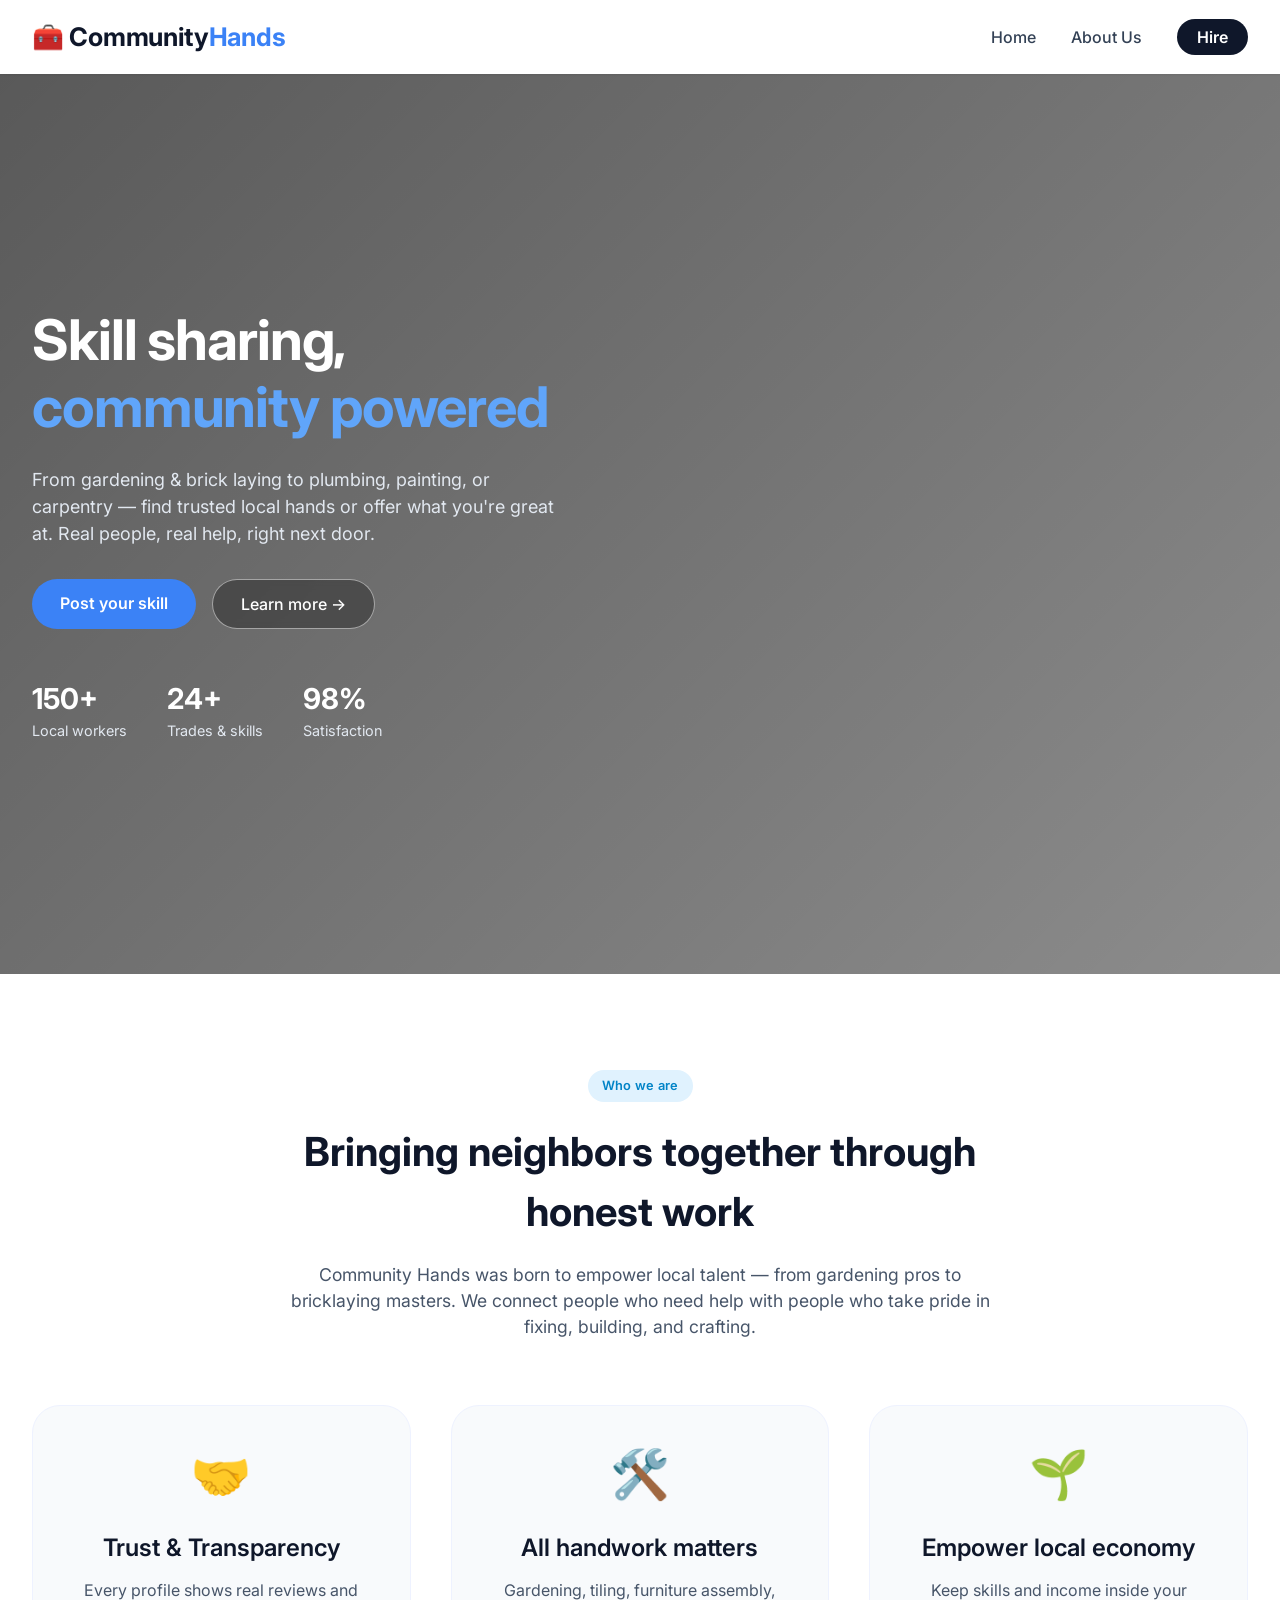
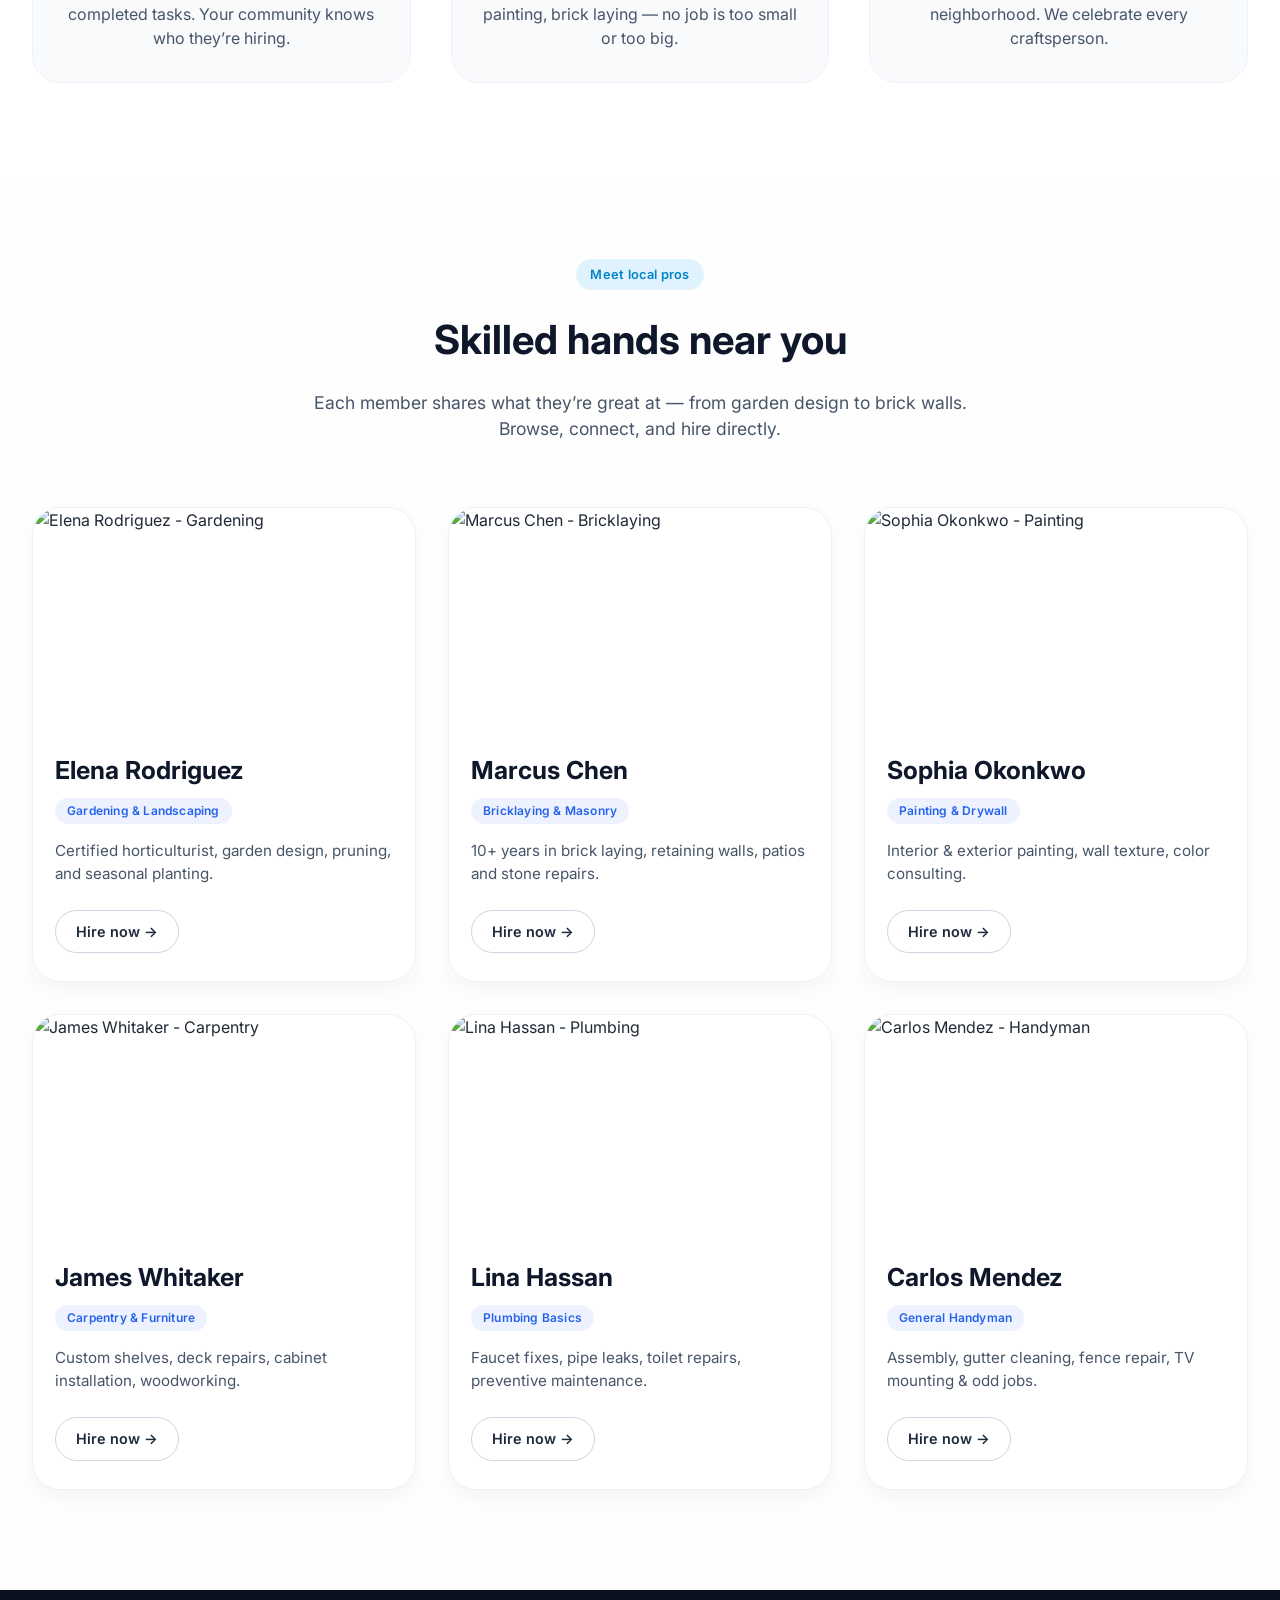
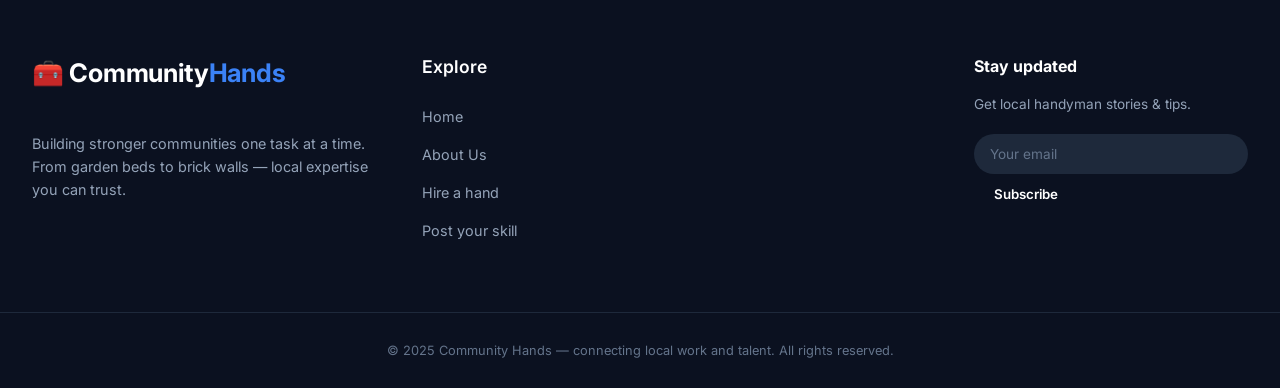
==== index.html @ baf95b4d "piece job" ====
<!doctype html>
<html lang="en">
  <head>
    <meta charset="UTF-8" />
    <meta
      name="viewport"
      content="width=device-width, initial-scale=1.0, user-scalable=yes"
    />
    <title>Community Hands | Local Handyman Services</title>
    <!-- Google Fonts -->
    <link
      href="https://fonts.googleapis.com/css2?family=Inter:opsz,wght@14..32,300;14..32,400;14..32,500;14..32,600;14..32,700&display=swap"
      <!-- rel="stylesheet" -->
   
    <link rel="stylesheet" href="styles.css" />
  </head>
  <body>
    <!-- ================= NAVBAR ================= -->
    <nav class="navbar">
      <div class="container nav-container">
        <a href="#" class="logo">🧰 Community<span>Hands</span></a>
        <ul class="nav-links">
          <li><a href="#home" class="nav-item">Home</a></li>
          <li><a href="#about" class="nav-item">About Us</a></li>
          <li><a href="#hire" class="nav-item hire-btn-nav">Hire</a></li>
        </ul>
      </div>
    </nav>

    <!-- ================= HERO SECTION ================= -->
  <section id="home" class="hero">
  <!-- Background Video Container -->
  <div class="hero-video-wrapper">
    <video class="hero-bg-video" autoplay loop muted playsinline>
      <source src="./assets/videos/hero-vid.mp4" type="video/mp4">
      <!-- Fallback image if video doesn't load -->
      <img src="https://placehold.co/1920x1080/0f172a/3b82f6?text=Handyman+Community" alt="Handyman background">
    </video>
    <div class="hero-video-overlay"></div>
  </div>

  <div class="container hero-grid">
    <div class="hero-content">
      <h1>
        Skill sharing, <span class="highlight">community powered</span>
      </h1>
      <p>
        From gardening & brick laying to plumbing, painting, or carpentry —
        find trusted local hands or offer what you're great at. Real people,
        real help, right next door.
      </p>
      <div class="hero-buttons">
        <a href="./pages/form.html" class="btn-primary">Post your skill</a>
        <a href="#about" class="btn-outline">Learn more →</a>
      </div>
      <div class="hero-stats">
        <div><strong>150+</strong><span>Local workers</span></div>
        <div><strong>24+</strong><span>Trades & skills</span></div>
        <div><strong>98%</strong><span>Satisfaction</span></div>
      </div>
    </div>
    <div class="hero-image">
     
    </div>
  </div>
</section>

    <!-- ================= ABOUT US SECTION ================= -->
    <section id="about" class="about">
      <div class="container">
        <div class="section-header">
          <span class="section-tag">Who we are</span>
          <h2>Bringing neighbors together through honest work</h2>
          <p>
            Community Hands was born to empower local talent — from gardening
            pros to bricklaying masters. We connect people who need help with
            people who take pride in fixing, building, and crafting.
          </p>
        </div>
        <div class="about-grid">
          <div class="about-card">
            <div class="about-icon">🤝</div>
            <h3>Trust & Transparency</h3>
            <p>
              Every profile shows real reviews and completed tasks. Your
              community knows who they’re hiring.
            </p>
          </div>
          <div class="about-card">
            <div class="about-icon">🛠️</div>
            <h3>All handwork matters</h3>
            <p>
              Gardening, tiling, furniture assembly, painting, brick laying — no
              job is too small or too big.
            </p>
          </div>
          <div class="about-card">
            <div class="about-icon">🌱</div>
            <h3>Empower local economy</h3>
            <p>
              Keep skills and income inside your neighborhood. We celebrate
              every craftsperson.
            </p>
          </div>
        </div>
      </div>
    </section>

    <!-- ================= WORKERS CARDS SECTION (HIRE / SKILLS) ================= -->
    <section id="hire" class="workers">
      <div class="container">
        <div class="section-header">
          <span class="section-tag">Meet local pros</span>
          <h2>Skilled hands near you</h2>
          <p>
            Each member shares what they’re great at — from garden design to
            brick walls. Browse, connect, and hire directly.
          </p>
        </div>
        <div class="cards-grid">
          <!-- Card 1 - Gardening -->
          <div class="worker-card">
            <div class="card-img">
              <img
                src="https://placehold.co/400x300/2b6e4f/eef4ff?text=🌿+Elena"
                alt="Elena Rodriguez - Gardening"
              />
            </div>
            <div class="card-content">
              <h3>Elena Rodriguez</h3>
              <span class="worker-tag">Gardening & Landscaping</span>
              <p class="worker-desc">
                Certified horticulturist, garden design, pruning, and seasonal
                planting.
              </p>
              <div class="card-footer">
                <a href="#" class="hire-skill-btn">Hire now →</a>
              </div>
            </div>
          </div>

          <!-- Card 2 - Bricklaying -->
          <div class="worker-card">
            <div class="card-img">
              <img
                src="https://placehold.co/400x300/92400e/fef3c7?text=🧱+Marcus"
                alt="Marcus Chen - Bricklaying"
              />
            </div>
            <div class="card-content">
              <h3>Marcus Chen</h3>
              <span class="worker-tag">Bricklaying & Masonry</span>
              <p class="worker-desc">
                10+ years in brick laying, retaining walls, patios and stone
                repairs.
              </p>
              <div class="card-footer">
                <a href="#" class="hire-skill-btn">Hire now →</a>
              </div>
            </div>
          </div>

          <!-- Card 3 - Painting -->
          <div class="worker-card">
            <div class="card-img">
              <img
                src="https://placehold.co/400x300/1e3a8a/e0f2fe?text=🎨+Sophia"
                alt="Sophia Okonkwo - Painting"
              />
            </div>
            <div class="card-content">
              <h3>Sophia Okonkwo</h3>
              <span class="worker-tag">Painting & Drywall</span>
              <p class="worker-desc">
                Interior & exterior painting, wall texture, color consulting.
              </p>
              <div class="card-footer">
                <a href="#" class="hire-skill-btn">Hire now →</a>
              </div>
            </div>
          </div>

          <!-- Card 4 - Carpentry -->
          <div class="worker-card">
            <div class="card-img">
              <img
                src="https://placehold.co/400x300/78350f/fffbeb?text=🪚+James"
                alt="James Whitaker - Carpentry"
              />
            </div>
            <div class="card-content">
              <h3>James Whitaker</h3>
              <span class="worker-tag">Carpentry & Furniture</span>
              <p class="worker-desc">
                Custom shelves, deck repairs, cabinet installation, woodworking.
              </p>
              <div class="card-footer">
                <a href="#" class="hire-skill-btn">Hire now →</a>
              </div>
            </div>
          </div>

          <!-- Card 5 - Plumbing -->
          <div class="worker-card">
            <div class="card-img">
              <img
                src="https://placehold.co/400x300/065f46/d1fae5?text=🚰+Lina"
                alt="Lina Hassan - Plumbing"
              />
            </div>
            <div class="card-content">
              <h3>Lina Hassan</h3>
              <span class="worker-tag">Plumbing Basics</span>
              <p class="worker-desc">
                Faucet fixes, pipe leaks, toilet repairs, preventive
                maintenance.
              </p>
              <div class="card-footer">
                <a href="#" class="hire-skill-btn">Hire now →</a>
              </div>
            </div>
          </div>

          <!-- Card 6 - General Handyman -->
          <div class="worker-card">
            <div class="card-img">
              <img
                src="https://placehold.co/400x300/5b21b6/ede9fe?text=🔧+Carlos"
                alt="Carlos Mendez - Handyman"
              />
            </div>
            <div class="card-content">
              <h3>Carlos Mendez</h3>
              <span class="worker-tag">General Handyman</span>
              <p class="worker-desc">
                Assembly, gutter cleaning, fence repair, TV mounting & odd jobs.
              </p>
              <div class="card-footer">
                <a href="#" class="hire-skill-btn">Hire now →</a>
              </div>
            </div>
          </div>
        </div>
      </div>
    </section>

    <!-- ================= FOOTER ================= -->
    <footer class="footer">
      <div class="container footer-container">
        <div class="footer-brand">
          <div class="logo">🧰 Community<span>Hands</span></div>
          <p>
            Building stronger communities one task at a time. From garden beds
            to brick walls — local expertise you can trust.
          </p>
          <!-- <div class="social-icons">
            <a href="#" aria-label="Facebook">📘</a>
            <a href="#" aria-label="Instagram">📷</a>
            <a href="#" aria-label="Twitter">🐦</a>
          </div> -->
        </div>
        <div class="footer-links">
          <h4>Explore</h4>
          <ul>
            <li><a href="#home">Home</a></li>
            <li><a href="#about">About Us</a></li>
            <li><a href="#hire">Hire a hand</a></li>
            <li><a href="#">Post your skill</a></li>
          </ul>
        </div>
        <div class="footer-links">
          <!-- <h4>Support</h4>
          <ul>
            <li><a href="#">Help center</a></li>
            <li><a href="#">Safety tips</a></li>
            <li><a href="#">Community guidelines</a></li>
            <li><a href="#">Contact</a></li>
          </ul> -->
        </div>
        <div class="footer-newsletter">
          <h4>Stay updated</h4>
          <p>Get local handyman stories & tips.</p>
          <form class="newsletter-form" action="#" method="post">
            <input type="email" placeholder="Your email" required />
            <button type="submit">Subscribe</button>
          </form>
        </div>
      </div>
      <div class="footer-bottom">
        <div class="container">
          <p>
            &copy; 2025 Community Hands — connecting local work and talent. All
            rights reserved.
          </p>
        </div>
      </div>
    </footer>
  </body>
</html>
---- styles.css ----
/* style.css - Community Hands Website */
* {
  margin: 0;
  padding: 0;
  box-sizing: border-box;
}

body {
  font-family: "Inter", sans-serif;
  background-color: #ffffff;
  color: #1f2937;
  line-height: 1.5;
  scroll-behavior: smooth;
}

.container {
  max-width: 1280px;
  margin: 0 auto;
  padding: 0 32px;
}

/* ========== NAVBAR ========== */
.navbar {
  background-color: #ffffff;
  box-shadow:
    0 1px 3px rgba(0, 0, 0, 0.05),
    0 1px 2px rgba(0, 0, 0, 0.03);
  position: sticky;
  top: 0;
  z-index: 100;
  backdrop-filter: blur(8px);
  background-color: rgba(255, 255, 255, 0.96);
}

.nav-container {
  display: flex;
  justify-content: space-between;
  align-items: center;
  padding: 18px 32px;
}

.logo {
  font-size: 1.6rem;
  font-weight: 700;
  text-decoration: none;
  color: #0f172a;
  letter-spacing: -0.3px;
}

.logo span {
  color: #3b82f6;
}

.nav-links {
  display: flex;
  gap: 2.2rem;
  list-style: none;
  align-items: center;
}

.nav-item {
  text-decoration: none;
  font-weight: 500;
  color: #334155;
  transition: color 0.2s ease;
  font-size: 1rem;
  position: relative;
  padding-bottom: 4px;
}

.nav-item:hover {
  color: #3b82f6;
}

/* ========== ACTIVE STATE (when link is clicked) ========== */
.nav-item:active {
  color: #3b82f6;
  font-weight: 600;
}

.nav-item:active::after {
  content: "";
  position: absolute;
  bottom: -4px;
  left: 0;
  width: 100%;
  height: 2px;
  background: #3b82f6;
  border-radius: 2px;
}

/* ========== FOCUS STATE (for accessibility, stays after click until next click) ========== */
.nav-item:focus {
  color: #3b82f6;
  font-weight: 600;
  outline: none;
}

.nav-item:focus::after {
  content: "";
  position: absolute;
  bottom: -4px;
  left: 0;
  width: 100%;
  height: 2px;
  background: #3b82f6;
  border-radius: 2px;
}

.hire-btn-nav {
  background: #0f172a;
  color: white;
  padding: 8px 20px;
  border-radius: 40px;
  font-weight: 600;
  transition: all 0.2s;
}

.hire-btn-nav:hover {
  background: #3b82f6;
  color: white;
}

/* Active state for Hire button */
.hire-btn-nav:active {
  background: #3b82f6;
  color: white;
  transform: scale(0.97);
}

.hire-btn-nav:focus {
  background: #3b82f6;
  color: white;
  outline: none;
}

/* ========== HERO SECTION WITH 3-SECOND VIDEO BACKGROUND ========== */
.hero {
  position: relative;
  overflow: hidden;
  min-height: 100vh;
  display: flex;
  align-items: center;
}

.hero-video-wrapper {
  position: absolute;
  top: 0;
  left: 0;
  width: 100%;
  height: 100%;
  z-index: 0;
}

.hero-bg-video {
  width: 100%;
  height: 100%;
  object-fit: cover;
}

.hero-video-overlay {
  position: absolute;
  top: 0;
  left: 0;
  width: 100%;
  height: 100%;
  background: linear-gradient(
    135deg,
    rgba(0, 0, 0, 0.65) 0%,
    rgba(0, 0, 0, 0.45) 100%
  );
  z-index: 1;
}

.hero .hero-grid {
  position: relative;
  z-index: 2;
  display: grid;
  grid-template-columns: 1fr 1fr;
  gap: 48px;
  align-items: center;
}

.hero-content h1 {
  font-size: 3.5rem;
  font-weight: 700;
  line-height: 1.2;
  letter-spacing: -0.02em;
  color: white;
  margin-bottom: 24px;
}

.hero .highlight {
  color: #60a5fa;
}

.hero-content p {
  font-size: 1.125rem;
  color: #e2e8f0;
  margin-bottom: 32px;
  max-width: 90%;
}

.hero-buttons {
  display: flex;
  gap: 16px;
  margin-bottom: 48px;
  flex-wrap: wrap;
}

.btn-primary {
  background: #3b82f6;
  color: white;
  padding: 12px 28px;
  border-radius: 40px;
  text-decoration: none;
  font-weight: 600;
  transition: all 0.25s;
  display: inline-block;
}

.btn-primary:hover {
  background: #2563eb;
  transform: translateY(-2px);
  box-shadow: 0 8px 20px rgba(59, 130, 246, 0.4);
}

.btn-outline {
  border: 1.5px solid rgba(255, 255, 255, 0.5);
  color: white;
  padding: 12px 28px;
  border-radius: 40px;
  text-decoration: none;
  font-weight: 500;
  transition: all 0.2s;
  background: rgba(0, 0, 0, 0.3);
  backdrop-filter: blur(4px);
}

.btn-outline:hover {
  border-color: #3b82f6;
  background: #3b82f6;
  color: white;
}

.hero-stats {
  display: flex;
  gap: 40px;
}

.hero-stats div {
  display: flex;
  flex-direction: column;
}

.hero-stats strong {
  font-size: 1.8rem;
  font-weight: 700;
  color: white;
}

.hero-stats span {
  font-size: 0.9rem;
  color: #e2e8f0;
}

.hero-image img {
  width: 100%;
  border-radius: 32px;
  box-shadow: 0 20px 35px -12px rgba(0, 0, 0, 0.3);
  border: 2px solid rgba(255, 255, 255, 0.2);
}

/* ========== ABOUT SECTION ========== */
.about {
  padding: 96px 0;
  background: #ffffff;
}

.section-header {
  text-align: center;
  max-width: 720px;
  margin: 0 auto 64px auto;
}

.section-tag {
  display: inline-block;
  background: #e0f2fe;
  color: #0284c7;
  font-size: 0.8rem;
  font-weight: 600;
  padding: 6px 14px;
  border-radius: 40px;
  letter-spacing: 0.3px;
  margin-bottom: 20px;
}

.section-header h2 {
  font-size: 2.5rem;
  font-weight: 700;
  color: #0f172a;
  margin-bottom: 20px;
}

.section-header p {
  font-size: 1.1rem;
  color: #475569;
  line-height: 1.5;
}

.about-grid {
  display: grid;
  grid-template-columns: repeat(3, 1fr);
  gap: 40px;
  margin-top: 20px;
}

.about-card {
  background: #f8fafc;
  border-radius: 28px;
  padding: 32px 24px;
  text-align: center;
  transition: all 0.25s ease;
  border: 1px solid #eef2ff;
}

.about-card:hover {
  transform: translateY(-6px);
  box-shadow: 0 20px 30px -12px rgba(0, 0, 0, 0.08);
  border-color: #cbdff2;
}

.about-icon {
  font-size: 3rem;
  margin-bottom: 20px;
}

.about-card h3 {
  font-size: 1.5rem;
  font-weight: 600;
  margin-bottom: 12px;
  color: #0f172a;
}

.about-card p {
  color: #475569;
  line-height: 1.5;
}

/* ========== WORKERS CARDS SECTION ========== */
.workers {
  padding: 80px 0 100px 0;
  background: #fefefe;
}

.cards-grid {
  display: grid;
  grid-template-columns: repeat(auto-fill, minmax(340px, 1fr));
  gap: 32px;
  margin-top: 20px;
}

.worker-card {
  background: white;
  border-radius: 28px;
  overflow: hidden;
  box-shadow: 0 8px 20px rgba(0, 0, 0, 0.04);
  transition:
    transform 0.25s,
    box-shadow 0.25s;
  border: 1px solid #edf2f7;
}

.worker-card:hover {
  transform: translateY(-8px);
  box-shadow: 0 25px 35px -12px rgba(0, 0, 0, 0.12);
}

.card-img {
  width: 100%;
  height: 220px;
  overflow: hidden;
}

.card-img img {
  width: 100%;
  height: 100%;
  object-fit: cover;
  transition: transform 0.3s;
}

.worker-card:hover .card-img img {
  transform: scale(1.03);
}

.card-content {
  padding: 24px 22px 28px;
}

.card-content h3 {
  font-size: 1.55rem;
  font-weight: 700;
  margin-bottom: 8px;
  color: #0f172a;
}

.worker-tag {
  display: inline-block;
  background: #eef2ff;
  color: #2563eb;
  font-size: 0.75rem;
  font-weight: 600;
  padding: 4px 12px;
  border-radius: 30px;
  margin-bottom: 16px;
  letter-spacing: 0.2px;
}

.worker-desc {
  color: #475569;
  margin-bottom: 24px;
  line-height: 1.5;
  font-size: 0.95rem;
}

.card-footer {
  margin-top: auto;
}

.hire-skill-btn {
  display: inline-block;
  background: transparent;
  border: 1.5px solid #cbd5e1;
  color: #1e293b;
  font-weight: 600;
  padding: 10px 20px;
  border-radius: 40px;
  text-decoration: none;
  font-size: 0.9rem;
  transition: all 0.2s;
}

.hire-skill-btn:hover {
  background: #0f172a;
  border-color: #0f172a;
  color: white;
}

/* ========== FOOTER ========== */
.footer {
  background: #0b1120;
  color: #cbd5e1;
  padding-top: 64px;
}

.footer-container {
  display: grid;
  grid-template-columns: 1.5fr 1fr 1fr 1.2fr;
  gap: 48px;
  padding-bottom: 56px;
}

.footer-brand .logo {
  color: white;
  margin-bottom: 20px;
  display: inline-block;
}

.footer-brand p {
  margin: 20px 0 24px;
  line-height: 1.6;
  color: #94a3b8;
  font-size: 0.9rem;
}

.social-icons {
  display: flex;
  gap: 18px;
}

.social-icons a {
  text-decoration: none;
  font-size: 1.5rem;
  opacity: 0.8;
  transition: opacity 0.2s;
}

.social-icons a:hover {
  opacity: 1;
}

.footer-links h4 {
  color: white;
  font-size: 1.1rem;
  font-weight: 600;
  margin-bottom: 24px;
}

.footer-links ul {
  list-style: none;
}

.footer-links li {
  margin-bottom: 14px;
}

.footer-links a {
  text-decoration: none;
  color: #94a3b8;
  transition: color 0.2s;
  font-size: 0.9rem;
}

.footer-links a:hover {
  color: white;
}

.footer-newsletter h4 {
  color: white;
  margin-bottom: 16px;
}

.footer-newsletter p {
  font-size: 0.85rem;
  margin-bottom: 20px;
  color: #94a3b8;
}

.newsletter-form {
  display: flex;
  gap: 12px;
  flex-wrap: wrap;
}

.newsletter-form input {
  flex: 1;
  padding: 12px 16px;
  border-radius: 60px;
  border: none;
  background: #1e293b;
  color: white;
  font-family: inherit;
  outline: none;
  font-size: 0.85rem;
}

.newsletter-form input::placeholder {
  color: #64748b;
}

.newsletter-form button {
  height: 0px;
  background: #3b82f6;
  border: none;
  padding: 0 20px;
  border-radius: 60px;
  color: white;
  font-weight: 600;
  cursor: pointer;
  transition: background 0.2s;
  font-family: inherit;
}

.newsletter-form button:hover {
  background: #2563eb;
}

.footer-bottom {
  border-top: 1px solid #1e293b;
  padding: 28px 0;
  text-align: center;
  font-size: 0.8rem;
  color: #64748b;
}

/* ========== RESPONSIVE ========== */
@media (max-width: 1024px) {
  .hero .hero-grid {
    grid-template-columns: 1fr;
    text-align: center;
    gap: 32px;
  }
  .hero-content p {
    max-width: 100%;
  }
  .hero-stats {
    justify-content: center;
  }
  .hero-buttons {
    justify-content: center;
  }
  .about-grid {
    grid-template-columns: repeat(2, 1fr);
  }
  .footer-container {
    grid-template-columns: 1fr 1fr;
    gap: 40px;
  }
}

@media (max-width: 768px) {
  .container {
    padding: 0 24px;
  }
  .nav-container {
    flex-direction: column;
    gap: 16px;
    padding: 18px 24px;
  }
  .nav-links {
    gap: 1.5rem;
    flex-wrap: wrap;
    justify-content: center;
  }
  .hero-content h1 {
    font-size: 2.4rem;
  }
  .about-grid {
    grid-template-columns: 1fr;
    gap: 24px;
  }
  .cards-grid {
    grid-template-columns: 1fr;
  }
  .footer-container {
    grid-template-columns: 1fr;
    text-align: center;
  }
  .social-icons {
    justify-content: center;
  }
  .newsletter-form {
    justify-content: center;
  }
  .section-header h2 {
    font-size: 1.9rem;
  }
  .hero-stats {
    flex-wrap: wrap;
    justify-content: center;
    gap: 28px;
  }
  .hero .hero-image img {
    opacity: 0.85;
  }
}
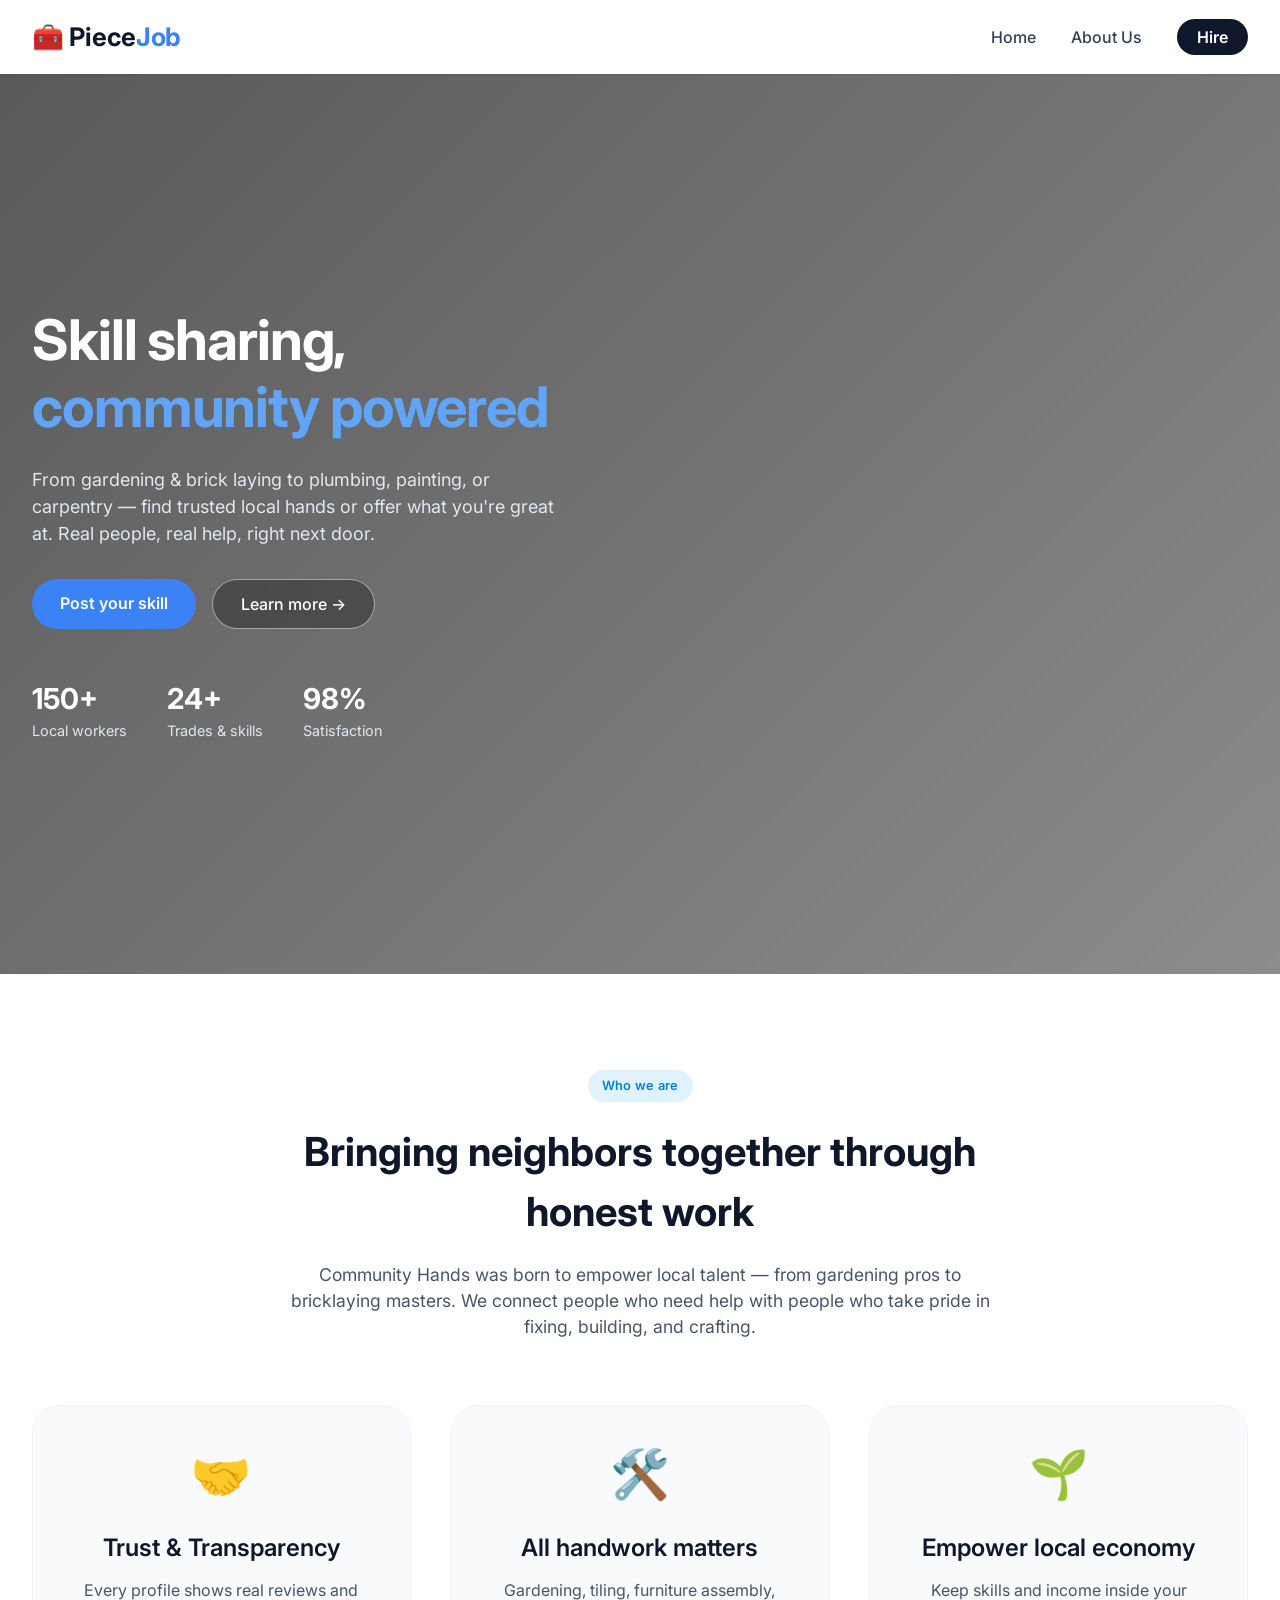
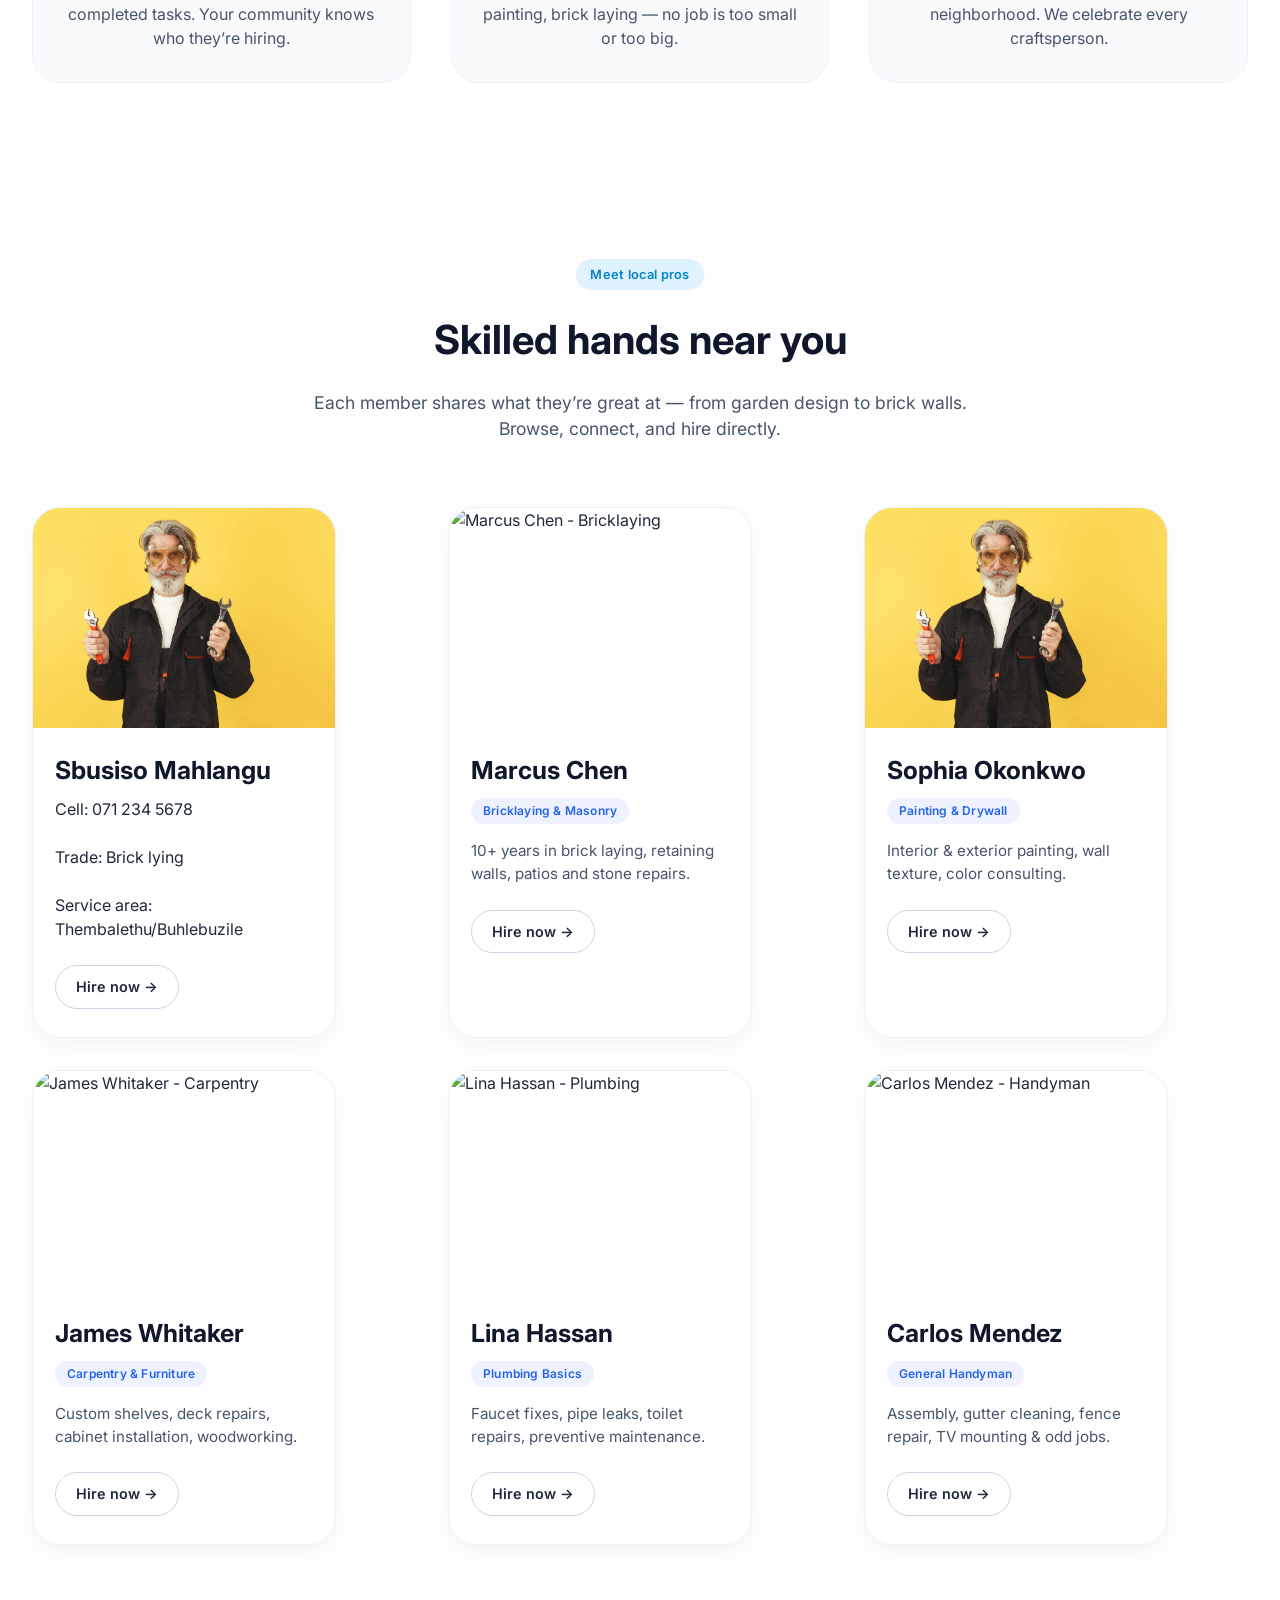
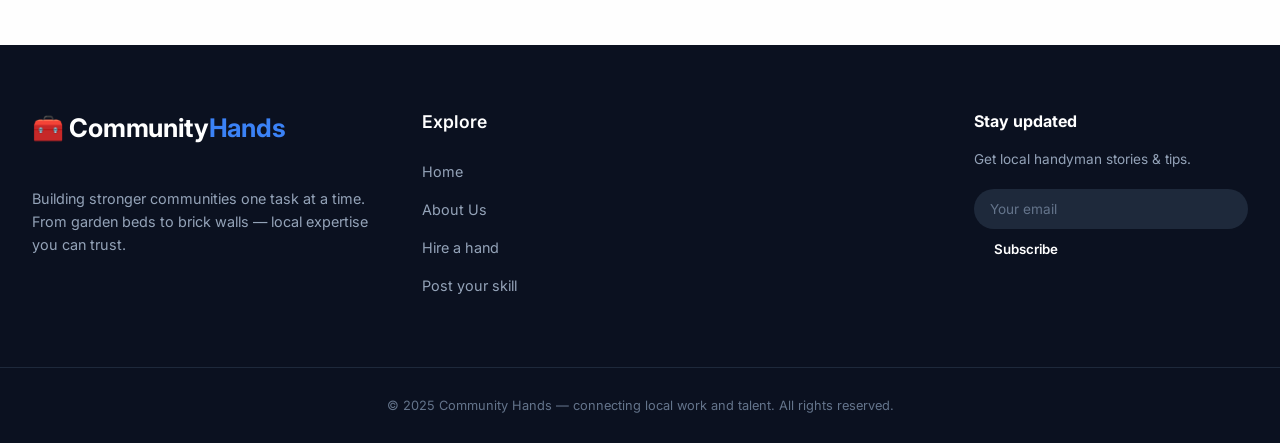
==== commit bbf92c1a: "Resized worker card and added a worker image" ====
--- a/index.html
+++ b/index.html
@@ -6,7 +6,7 @@
       name="viewport"
       content="width=device-width, initial-scale=1.0, user-scalable=yes"
     />
-    <title>Community Hands | Local Handyman Services</title>
+    <title>Piece job</title>
     <!-- Google Fonts -->
     <link
       href="https://fonts.googleapis.com/css2?family=Inter:opsz,wght@14..32,300;14..32,400;14..32,500;14..32,600;14..32,700&display=swap"
@@ -18,7 +18,7 @@
     <!-- ================= NAVBAR ================= -->
     <nav class="navbar">
       <div class="container nav-container">
-        <a href="#" class="logo">🧰 Community<span>Hands</span></a>
+        <a href="#" class="logo">🧰 Piece<span>Job</span></a>
         <ul class="nav-links">
           <li><a href="#home" class="nav-item">Home</a></li>
           <li><a href="#about" class="nav-item">About Us</a></li>
@@ -122,17 +122,21 @@
           <div class="worker-card">
             <div class="card-img">
               <img
-                src="https://placehold.co/400x300/2b6e4f/eef4ff?text=🌿+Elena"
+                src="./assets/images/card-image.jpg"
                 alt="Elena Rodriguez - Gardening"
               />
             </div>
             <div class="card-content">
-              <h3>Elena Rodriguez</h3>
-              <span class="worker-tag">Gardening & Landscaping</span>
-              <p class="worker-desc">
+              <h3>Sbusiso Mahlangu</h3>
+              <!-- <span class="worker-tag">Gardening & Landscaping</span> -->
+              <!-- <p class="worker-desc">
                 Certified horticulturist, garden design, pruning, and seasonal
                 planting.
-              </p>
+              </p> -->
+              
+              <p>Cell: 071 234 5678</p><br>
+              <p>Trade: Brick lying</p><br>
+              <p>Service area: Thembalethu/Buhlebuzile</p><br>
               <div class="card-footer">
                 <a href="#" class="hire-skill-btn">Hire now →</a>
               </div>
@@ -164,7 +168,7 @@
           <div class="worker-card">
             <div class="card-img">
               <img
-                src="https://placehold.co/400x300/1e3a8a/e0f2fe?text=🎨+Sophia"
+                src="./assets/images/card-image.jpg"
                 alt="Sophia Okonkwo - Painting"
               />
             </div>
--- a/styles.css
+++ b/styles.css
@@ -361,6 +361,7 @@
 }
 
 .worker-card {
+  width: 19rem;
   background: white;
   border-radius: 28px;
   overflow: hidden;
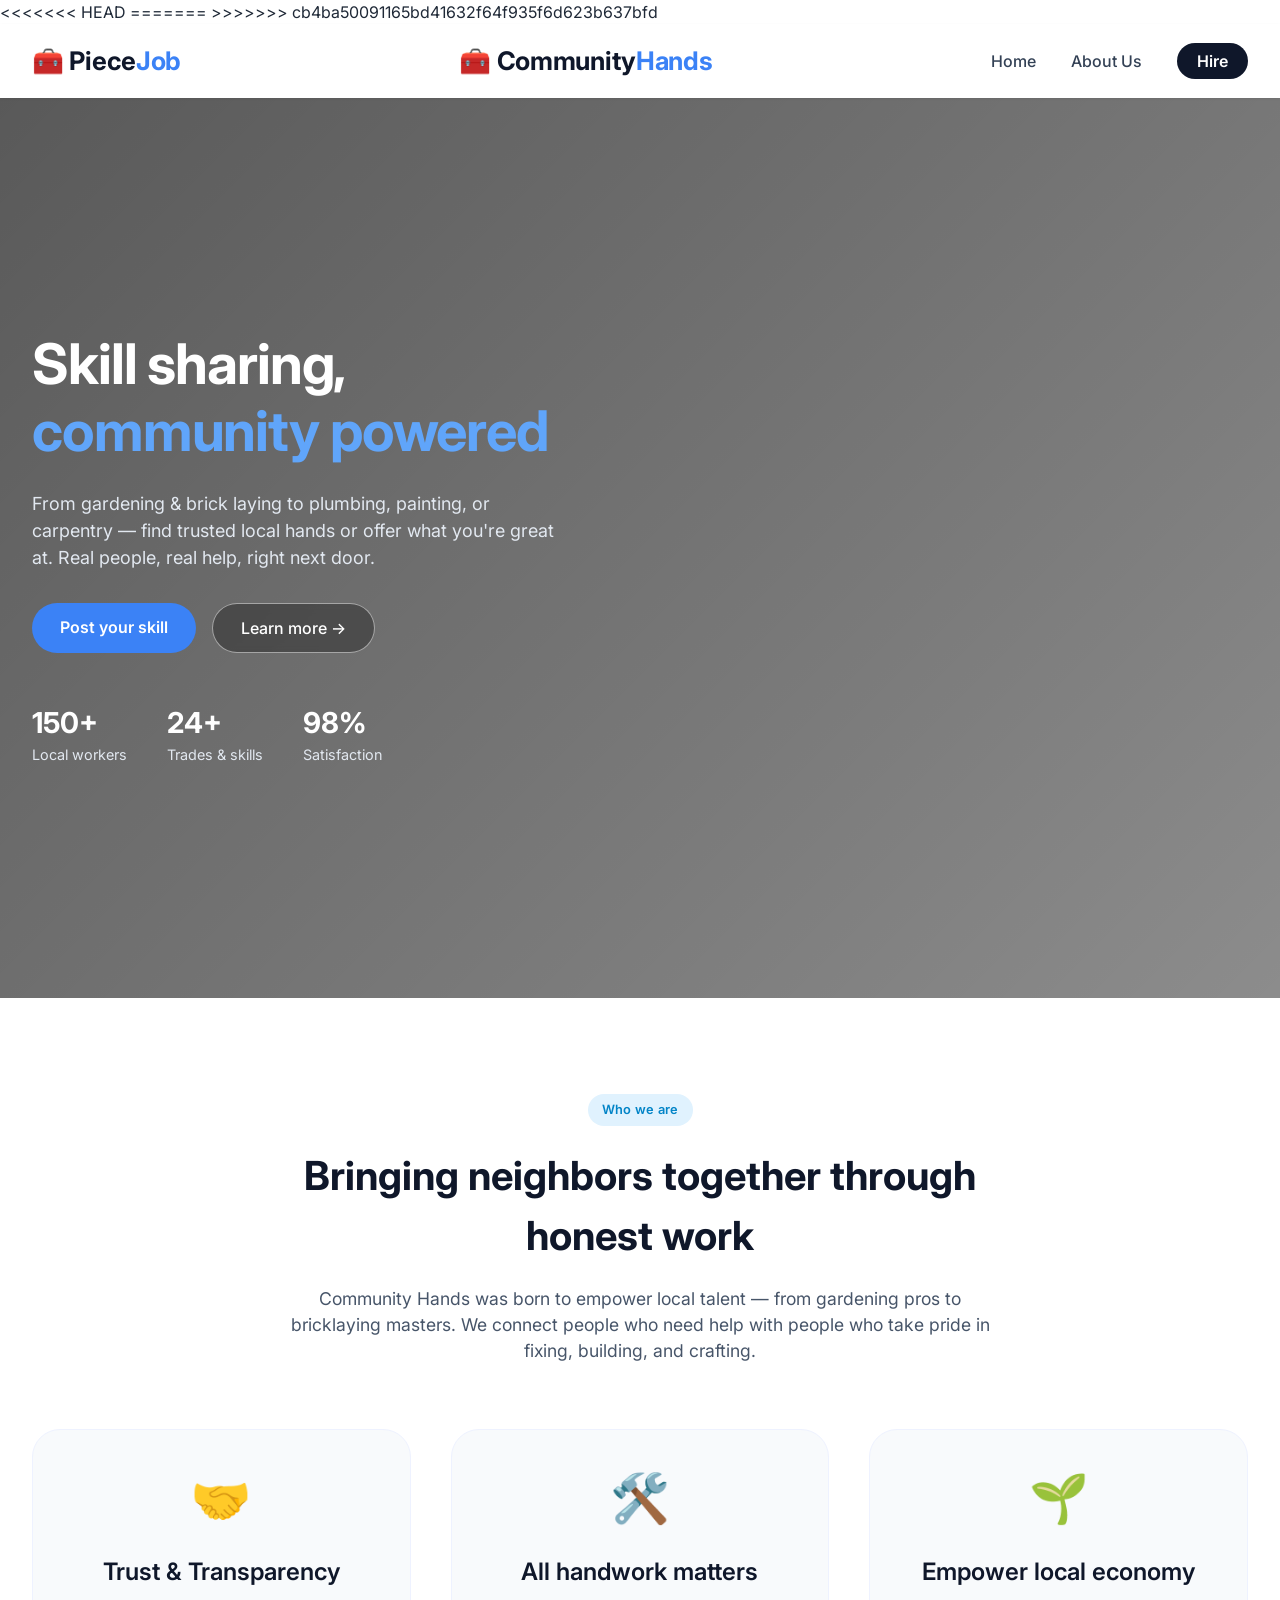
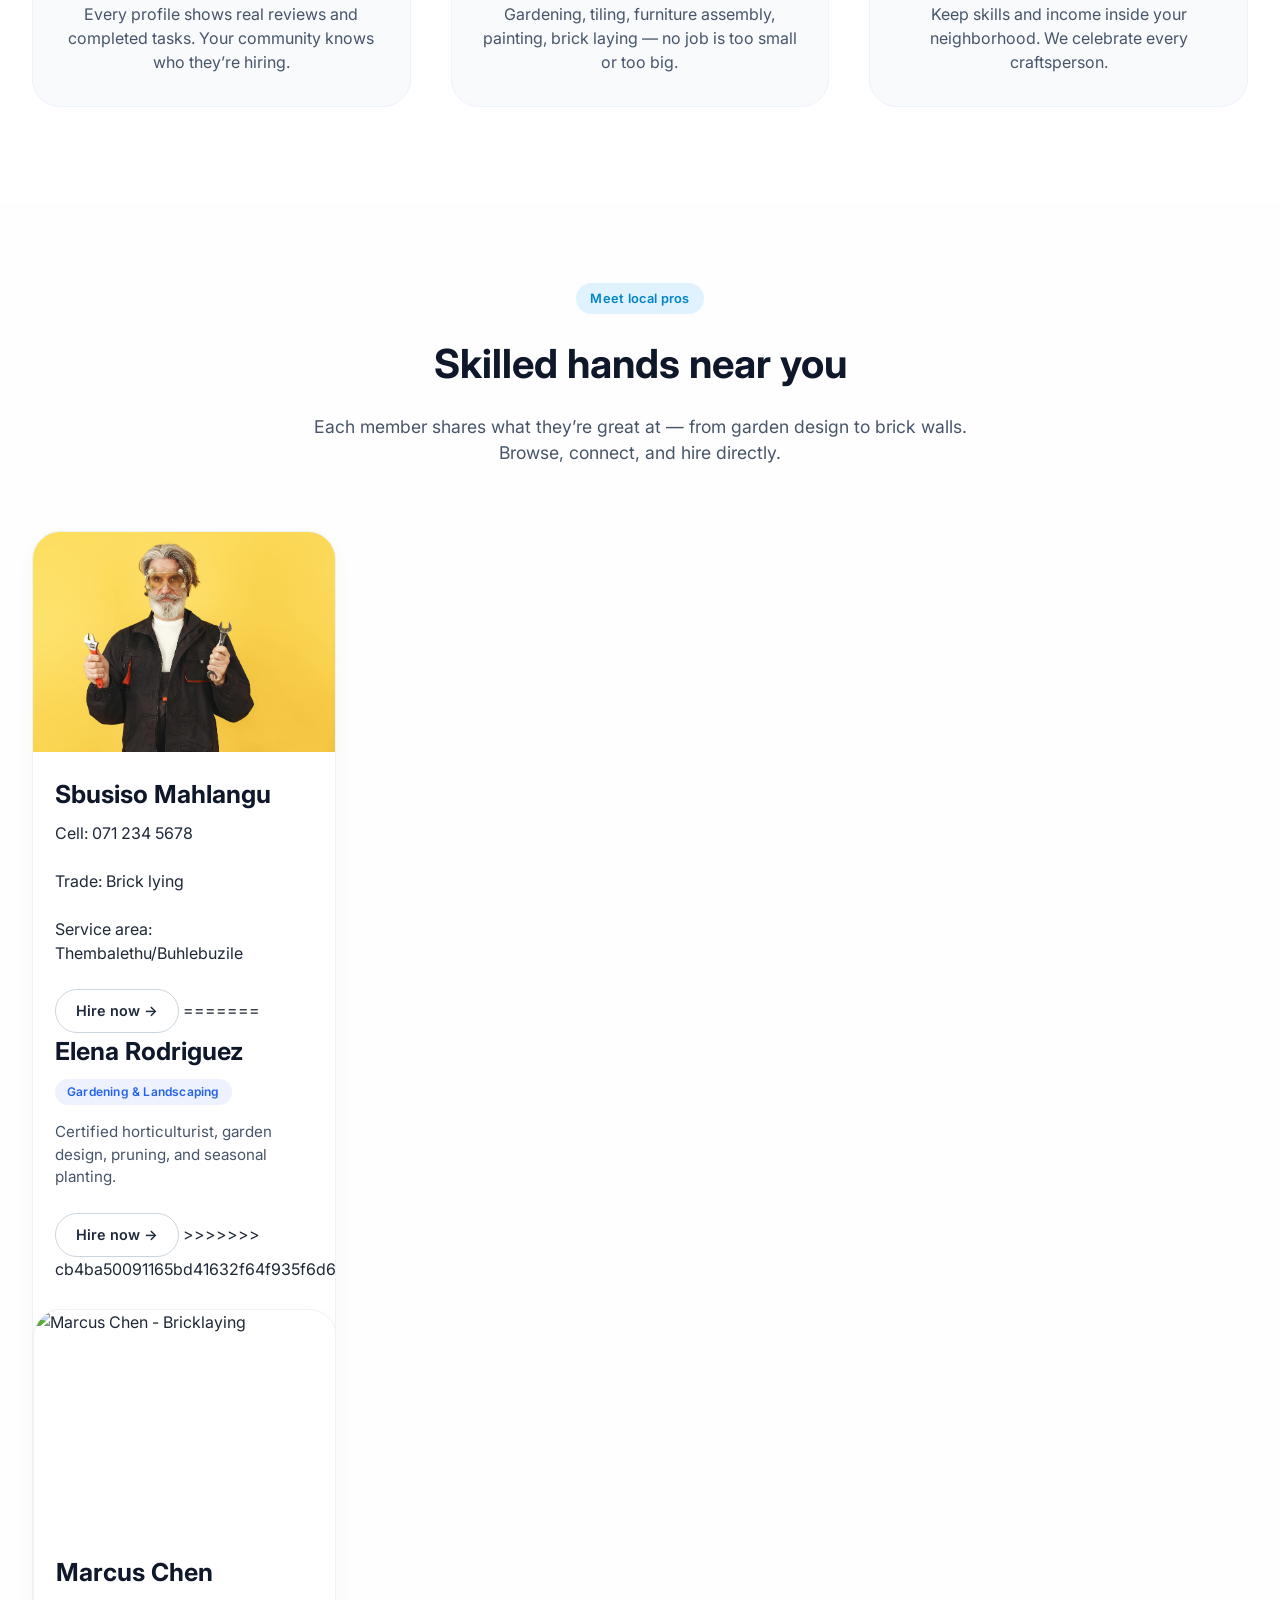
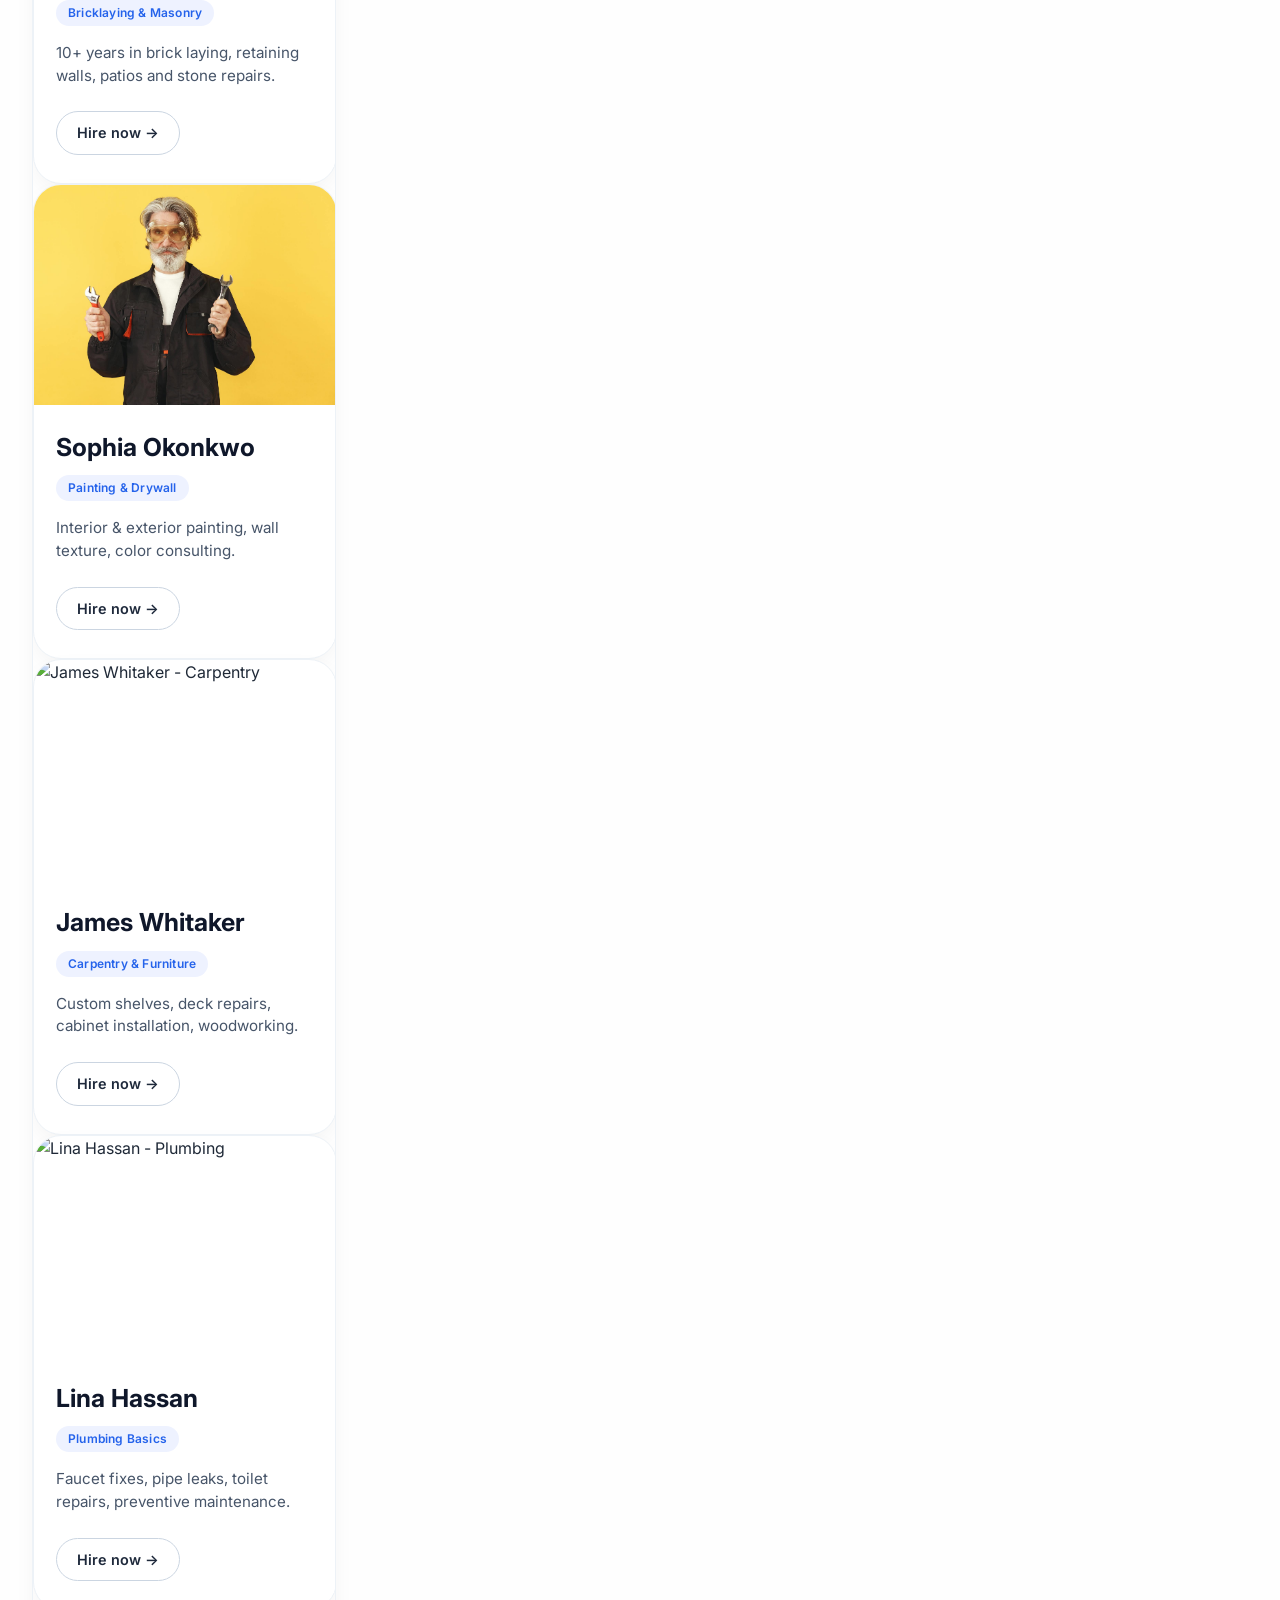
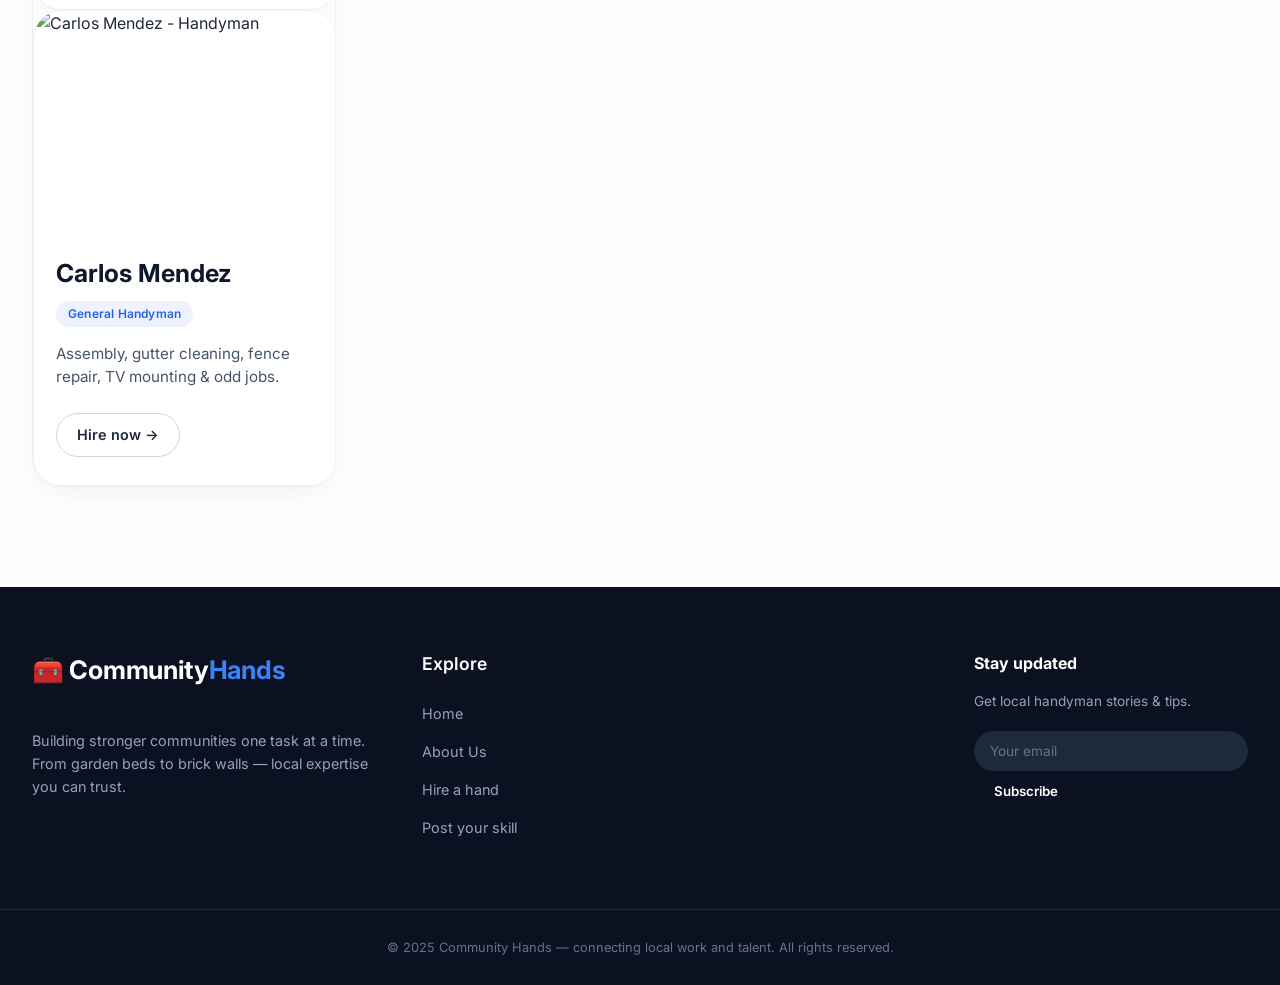
==== commit 78258416: "added worker details page" ====
--- a/index.html
+++ b/index.html
@@ -6,7 +6,11 @@
       name="viewport"
       content="width=device-width, initial-scale=1.0, user-scalable=yes"
     />
+<<<<<<< HEAD
     <title>Piece job</title>
+=======
+    <title>Community Hands | Local Handyman Services</title>
+>>>>>>> cb4ba50091165bd41632f64f935f6d623b637bfd
     <!-- Google Fonts -->
     <link
       href="https://fonts.googleapis.com/css2?family=Inter:opsz,wght@14..32,300;14..32,400;14..32,500;14..32,600;14..32,700&display=swap"
@@ -19,6 +23,8 @@
     <nav class="navbar">
       <div class="container nav-container">
         <a href="#" class="logo">🧰 Piece<span>Job</span></a>
+
+        <a href="#" class="logo">🧰 Community<span>Hands</span></a>
         <ul class="nav-links">
           <li><a href="#home" class="nav-item">Home</a></li>
           <li><a href="#about" class="nav-item">About Us</a></li>
@@ -123,6 +129,7 @@
             <div class="card-img">
               <img
                 src="./assets/images/card-image.jpg"
+                src="https://placehold.co/400x300/2b6e4f/eef4ff?text=🌿+Elena"
                 alt="Elena Rodriguez - Gardening"
               />
             </div>
@@ -138,7 +145,17 @@
               <p>Trade: Brick lying</p><br>
               <p>Service area: Thembalethu/Buhlebuzile</p><br>
               <div class="card-footer">
-                <a href="#" class="hire-skill-btn">Hire now →</a>
+                <a href="./pages/worker_details.html" class="hire-skill-btn">Hire now →</a>
+=======
+              <h3>Elena Rodriguez</h3>
+              <span class="worker-tag">Gardening & Landscaping</span>
+              <p class="worker-desc">
+                Certified horticulturist, garden design, pruning, and seasonal
+                planting.
+              </p>
+              <div class="card-footer">
+                <a href="#" class="hire-skill-btn">Hire now →</a>
+>>>>>>> cb4ba50091165bd41632f64f935f6d623b637bfd
               </div>
             </div>
           </div>
@@ -169,6 +186,7 @@
             <div class="card-img">
               <img
                 src="./assets/images/card-image.jpg"
+                src="https://placehold.co/400x300/1e3a8a/e0f2fe?text=🎨+Sophia"
                 alt="Sophia Okonkwo - Painting"
               />
             </div>
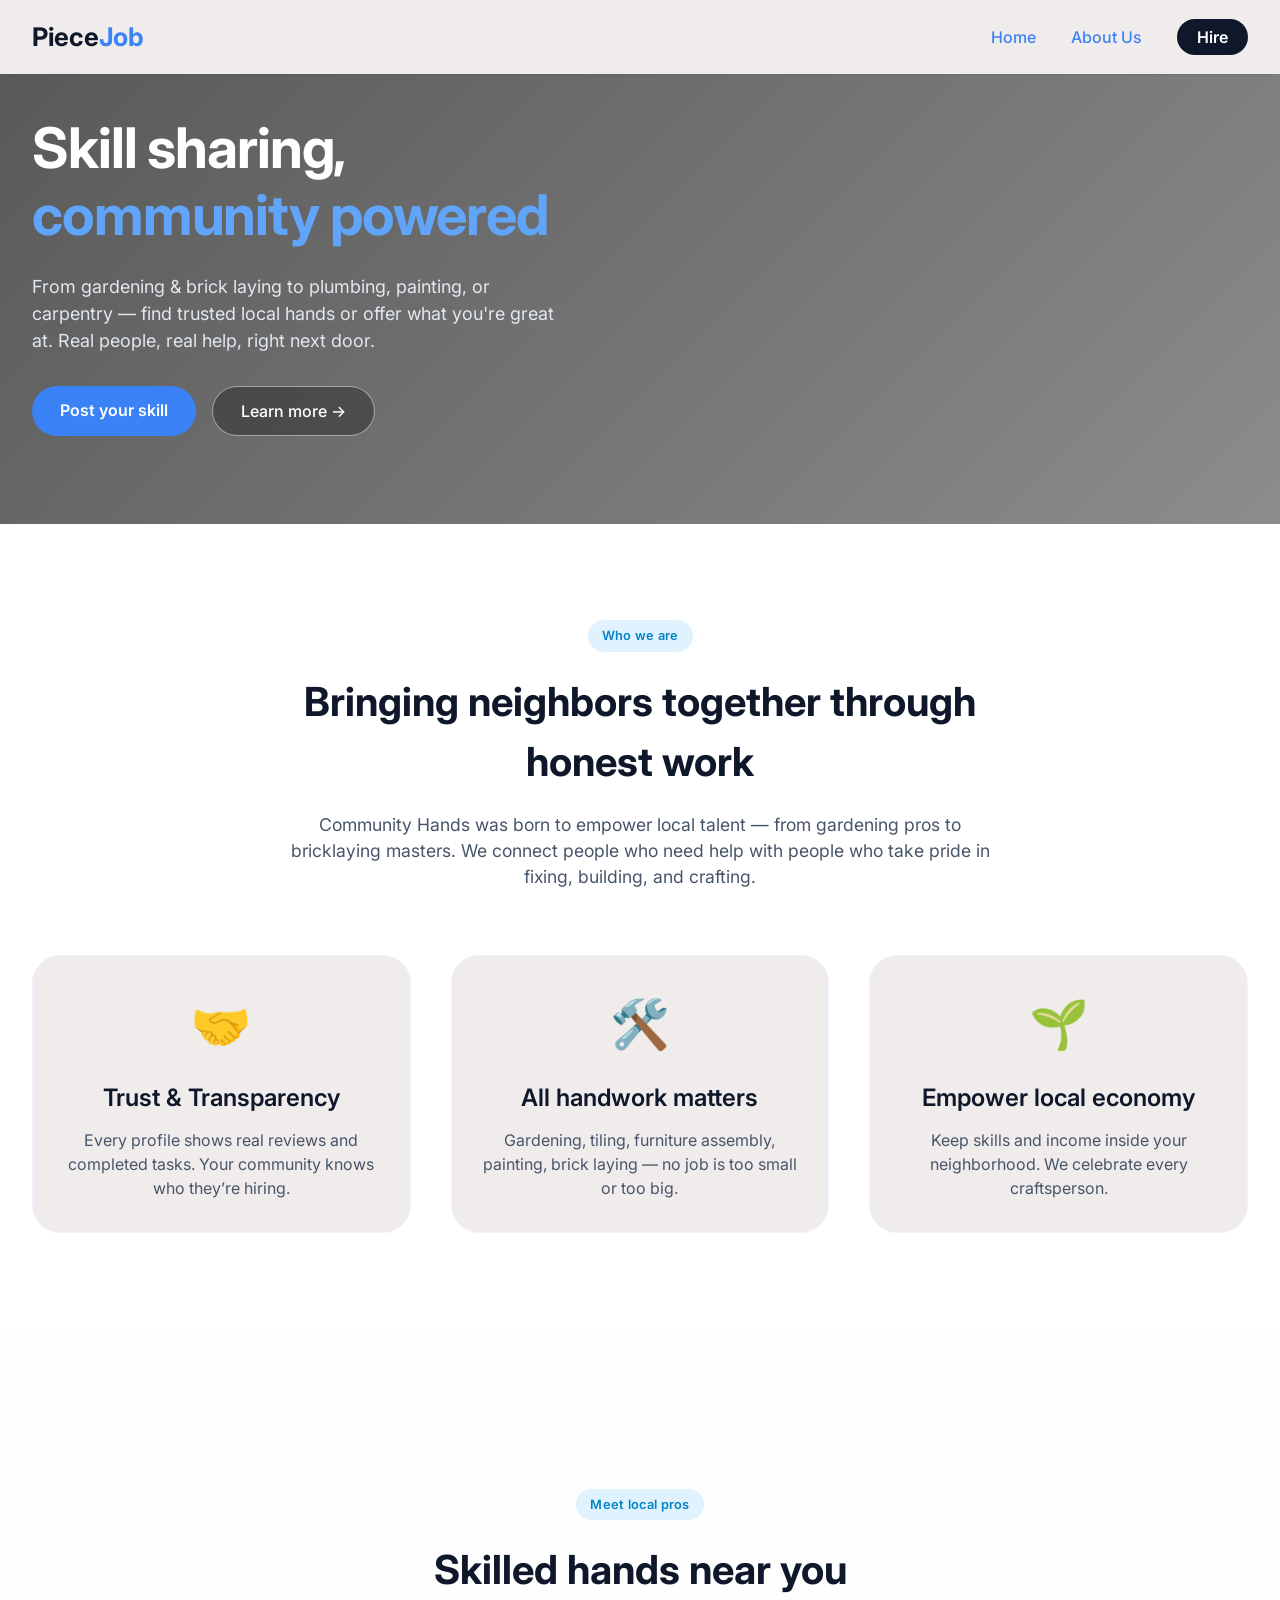
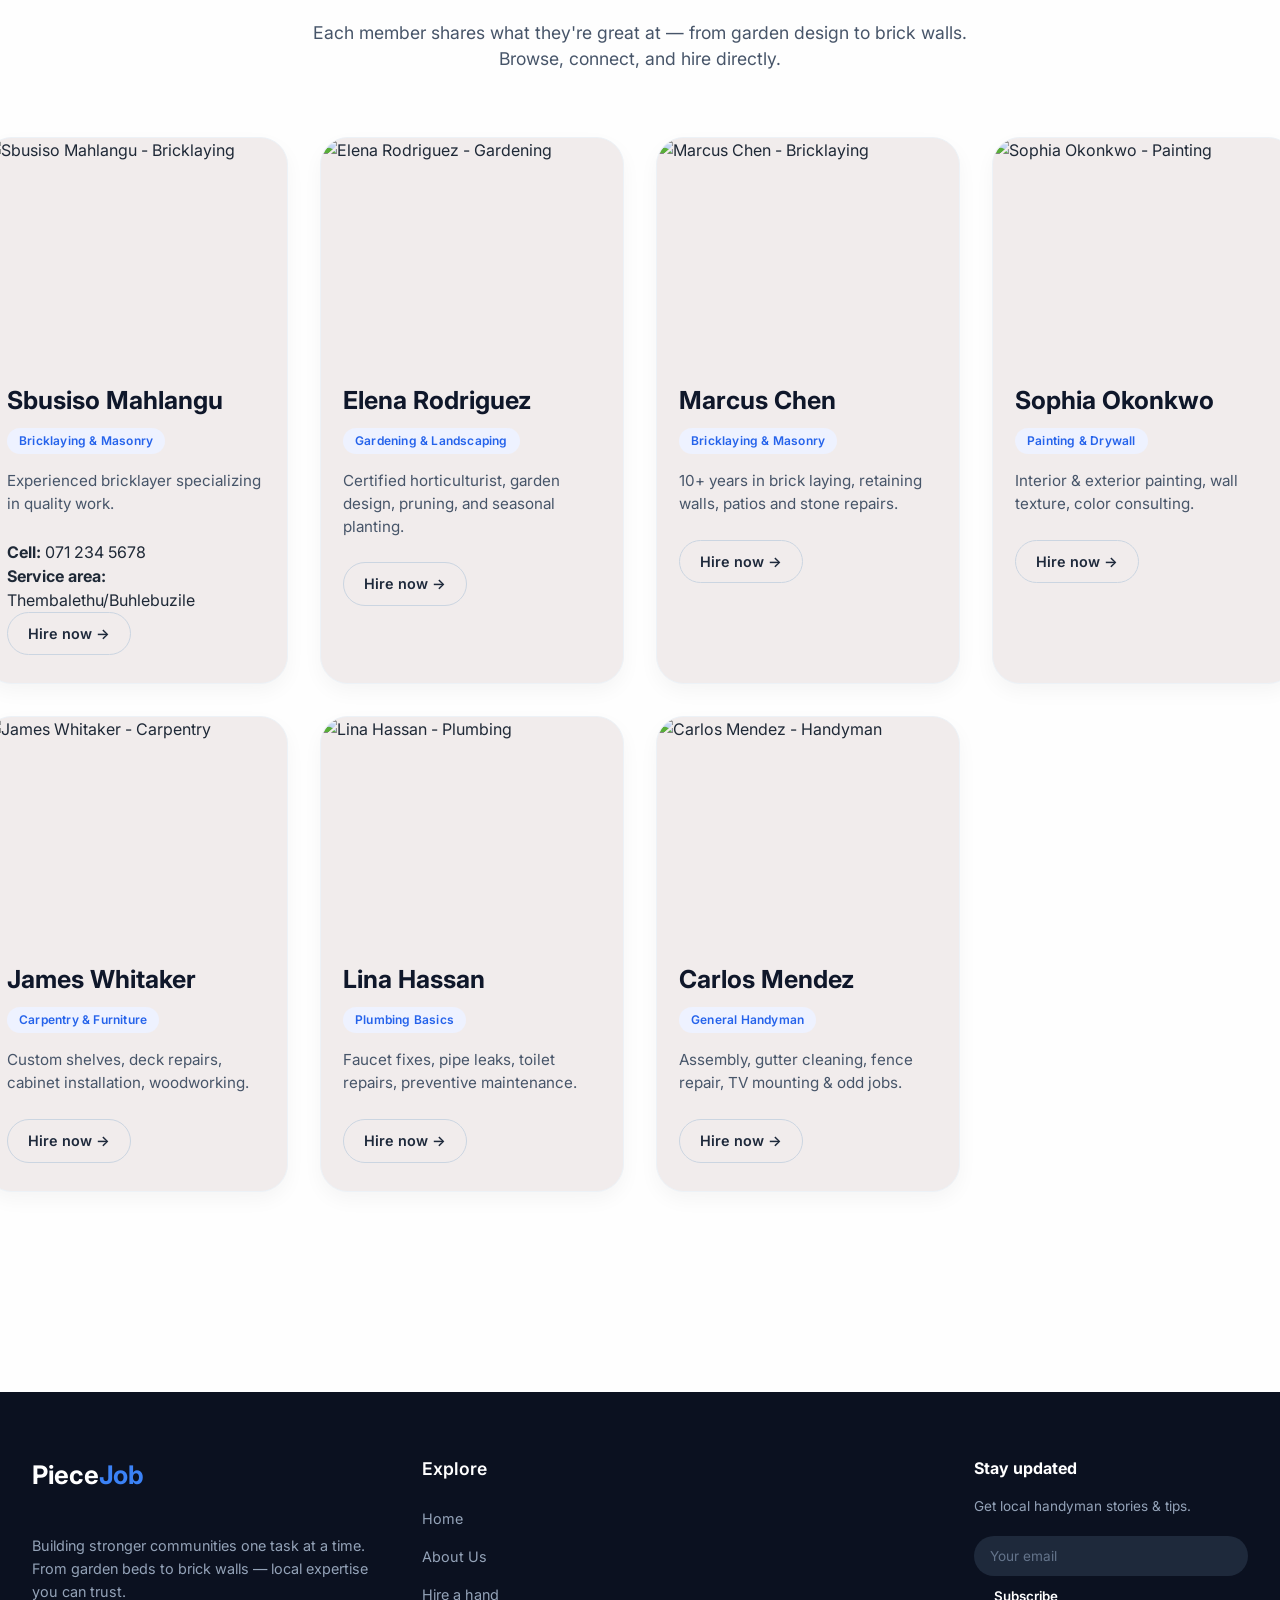
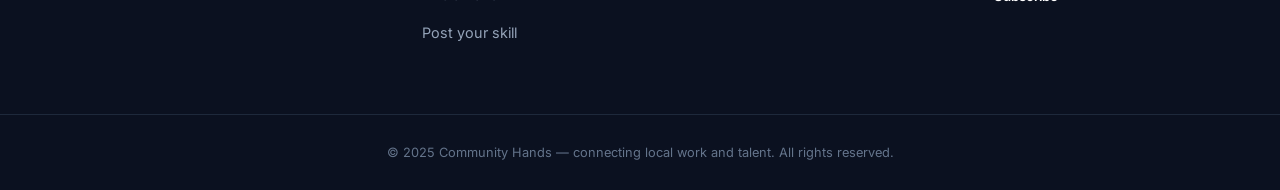
==== commit 669abf3d: "Removed unwanted css from from.css" ====
--- a/index.html
+++ b/index.html
@@ -6,25 +6,22 @@
       name="viewport"
       content="width=device-width, initial-scale=1.0, user-scalable=yes"
     />
-<<<<<<< HEAD
     <title>Piece job</title>
-=======
-    <title>Community Hands | Local Handyman Services</title>
->>>>>>> cb4ba50091165bd41632f64f935f6d623b637bfd
+
     <!-- Google Fonts -->
     <link
       href="https://fonts.googleapis.com/css2?family=Inter:opsz,wght@14..32,300;14..32,400;14..32,500;14..32,600;14..32,700&display=swap"
-      <!-- rel="stylesheet" -->
-   
+      rel="stylesheet"
+    />
+
     <link rel="stylesheet" href="styles.css" />
   </head>
   <body>
     <!-- ================= NAVBAR ================= -->
     <nav class="navbar">
       <div class="container nav-container">
-        <a href="#" class="logo">🧰 Piece<span>Job</span></a>
-
-        <a href="#" class="logo">🧰 Community<span>Hands</span></a>
+        <a href="#" class="logo">Piece<span>Job</span></a>
+
         <ul class="nav-links">
           <li><a href="#home" class="nav-item">Home</a></li>
           <li><a href="#about" class="nav-item">About Us</a></li>
@@ -34,44 +31,41 @@
     </nav>
 
     <!-- ================= HERO SECTION ================= -->
-  <section id="home" class="hero">
-  <!-- Background Video Container -->
-  <div class="hero-video-wrapper">
-    <video class="hero-bg-video" autoplay loop muted playsinline>
-      <source src="./assets/videos/hero-vid.mp4" type="video/mp4">
-      <!-- Fallback image if video doesn't load -->
-      <img src="https://placehold.co/1920x1080/0f172a/3b82f6?text=Handyman+Community" alt="Handyman background">
-    </video>
-    <div class="hero-video-overlay"></div>
-  </div>
-
-  <div class="container hero-grid">
-    <div class="hero-content">
-      <h1>
-        Skill sharing, <span class="highlight">community powered</span>
-      </h1>
-      <p>
-        From gardening & brick laying to plumbing, painting, or carpentry —
-        find trusted local hands or offer what you're great at. Real people,
-        real help, right next door.
-      </p>
-      <div class="hero-buttons">
-        <a href="./pages/form.html" class="btn-primary">Post your skill</a>
-        <a href="#about" class="btn-outline">Learn more →</a>
-      </div>
-      <div class="hero-stats">
-        <div><strong>150+</strong><span>Local workers</span></div>
-        <div><strong>24+</strong><span>Trades & skills</span></div>
-        <div><strong>98%</strong><span>Satisfaction</span></div>
-      </div>
-    </div>
-    <div class="hero-image">
-     
-    </div>
-  </div>
-</section>
+    <section id="home" class="hero">
+      <!-- Background Video Container -->
+      <div class="hero-video-wrapper">
+        <video class="hero-bg-video" autoplay loop muted playsinline>
+          <source src="./assets/videos/hero-vid.mp4" type="video/mp4" />
+          <!-- Fallback image if video doesn't load -->
+          <img
+            src="https://placehold.co/1920x1080/0f172a/3b82f6?text=Handyman+Community"
+            alt="Handyman background"
+          />
+        </video>
+        <div class="hero-video-overlay"></div>
+      </div>
+
+      <div class="container hero-grid">
+        <div class="hero-content">
+          <h1>
+            Skill sharing, <span class="highlight">community powered</span>
+          </h1>
+          <p>
+            From gardening & brick laying to plumbing, painting, or carpentry —
+            find trusted local hands or offer what you're great at. Real people,
+            real help, right next door.
+          </p>
+          <div class="hero-buttons">
+            <a href="./pages/form.html" class="btn-primary">Post your skill</a>
+            <a href="#about" class="btn-outline">Learn more →</a>
+          </div>
+        </div>
+        <div class="hero-image"></div>
+      </div>
+    </section>
 
     <!-- ================= ABOUT US SECTION ================= -->
+
     <section id="about" class="about">
       <div class="container">
         <div class="section-header">
@@ -113,173 +107,193 @@
     </section>
 
     <!-- ================= WORKERS CARDS SECTION (HIRE / SKILLS) ================= -->
+
     <section id="hire" class="workers">
       <div class="container">
-        <div class="section-header">
-          <span class="section-tag">Meet local pros</span>
-          <h2>Skilled hands near you</h2>
-          <p>
-            Each member shares what they’re great at — from garden design to
-            brick walls. Browse, connect, and hire directly.
-          </p>
-        </div>
-        <div class="cards-grid">
-          <!-- Card 1 - Gardening -->
-          <div class="worker-card">
-            <div class="card-img">
-              <img
-                src="./assets/images/card-image.jpg"
-                src="https://placehold.co/400x300/2b6e4f/eef4ff?text=🌿+Elena"
-                alt="Elena Rodriguez - Gardening"
-              />
+        <!-- ================= WORKERS CARDS SECTION (HIRE / SKILLS) ================= -->
+
+        <section id="hire" class="workers">
+          <div class="container">
+            <div class="section-header">
+              <span class="section-tag">Meet local pros</span>
+              <h2>Skilled hands near you</h2>
+              <p>
+                Each member shares what they're great at — from garden design to
+                brick walls. Browse, connect, and hire directly.
+              </p>
             </div>
-            <div class="card-content">
-              <h3>Sbusiso Mahlangu</h3>
-              <!-- <span class="worker-tag">Gardening & Landscaping</span> -->
-              <!-- <p class="worker-desc">
-                Certified horticulturist, garden design, pruning, and seasonal
-                planting.
-              </p> -->
-              
-              <p>Cell: 071 234 5678</p><br>
-              <p>Trade: Brick lying</p><br>
-              <p>Service area: Thembalethu/Buhlebuzile</p><br>
-              <div class="card-footer">
-                <a href="./pages/worker_details.html" class="hire-skill-btn">Hire now →</a>
-=======
-              <h3>Elena Rodriguez</h3>
-              <span class="worker-tag">Gardening & Landscaping</span>
-              <p class="worker-desc">
-                Certified horticulturist, garden design, pruning, and seasonal
-                planting.
-              </p>
-              <div class="card-footer">
-                <a href="#" class="hire-skill-btn">Hire now →</a>
->>>>>>> cb4ba50091165bd41632f64f935f6d623b637bfd
+            <div class="cards-grid">
+              <!-- Card 1 - Sbusiso Mahlangu (Bricklaying) -->
+
+              <div class="worker-card">
+                <div class="card-img">
+                  <img
+                    src="https://placehold.co/400x300/92400e/fef3c7?text=🧱+Sbusiso"
+                    alt="Sbusiso Mahlangu - Bricklaying"
+                  />
+                </div>
+                <div class="card-content">
+                  <h3>Sbusiso Mahlangu</h3>
+                  <span class="worker-tag">Bricklaying & Masonry</span>
+                  <p class="worker-desc">
+                    Experienced bricklayer specializing in quality work.
+                  </p>
+                  <p><strong>Cell:</strong> 071 234 5678</p>
+                  <p><strong>Service area:</strong> Thembalethu/Buhlebuzile</p>
+                  <div class="card-footer">
+                    <a href="./pages/worker_details.html" class="hire-skill-btn"
+                      >Hire now →</a
+                    >
+                  </div>
+                </div>
+              </div>
+
+              <!-- Card 2 - Elena Rodriguez (Gardening) -->
+
+              <div class="worker-card">
+                <div class="card-img">
+                  <img
+                    src="https://placehold.co/400x300/2b6e4f/eef4ff?text=🌿+Elena"
+                    alt="Elena Rodriguez - Gardening"
+                  />
+                </div>
+                <div class="card-content">
+                  <h3>Elena Rodriguez</h3>
+                  <span class="worker-tag">Gardening & Landscaping</span>
+                  <p class="worker-desc">
+                    Certified horticulturist, garden design, pruning, and
+                    seasonal planting.
+                  </p>
+                  <div class="card-footer">
+                    <a href="#" class="hire-skill-btn">Hire now →</a>
+                  </div>
+                </div>
+              </div>
+
+              <!-- Card 3 - Marcus Chen (Bricklaying) -->
+
+              <div class="worker-card">
+                <div class="card-img">
+                  <img
+                    src="https://placehold.co/400x300/92400e/fef3c7?text=🧱+Marcus"
+                    alt="Marcus Chen - Bricklaying"
+                  />
+                </div>
+                <div class="card-content">
+                  <h3>Marcus Chen</h3>
+                  <span class="worker-tag">Bricklaying & Masonry</span>
+                  <p class="worker-desc">
+                    10+ years in brick laying, retaining walls, patios and stone
+                    repairs.
+                  </p>
+                  <div class="card-footer">
+                    <a href="#" class="hire-skill-btn">Hire now →</a>
+                  </div>
+                </div>
+              </div>
+
+              <!-- Card 4 - Sophia Okonkwo (Painting) -->
+
+              <div class="worker-card">
+                <div class="card-img">
+                  <img
+                    src="https://placehold.co/400x300/1e3a8a/e0f2fe?text=🎨+Sophia"
+                    alt="Sophia Okonkwo - Painting"
+                  />
+                </div>
+                <div class="card-content">
+                  <h3>Sophia Okonkwo</h3>
+                  <span class="worker-tag">Painting & Drywall</span>
+                  <p class="worker-desc">
+                    Interior & exterior painting, wall texture, color
+                    consulting.
+                  </p>
+                  <div class="card-footer">
+                    <a href="#" class="hire-skill-btn">Hire now →</a>
+                  </div>
+                </div>
+              </div>
+
+              <!-- Card 5 - James Whitaker (Carpentry) -->
+
+              <div class="worker-card">
+                <div class="card-img">
+                  <img
+                    src="https://placehold.co/400x300/78350f/fffbeb?text=🪚+James"
+                    alt="James Whitaker - Carpentry"
+                  />
+                </div>
+                <div class="card-content">
+                  <h3>James Whitaker</h3>
+                  <span class="worker-tag">Carpentry & Furniture</span>
+                  <p class="worker-desc">
+                    Custom shelves, deck repairs, cabinet installation,
+                    woodworking.
+                  </p>
+                  <div class="card-footer">
+                    <a href="#" class="hire-skill-btn">Hire now →</a>
+                  </div>
+                </div>
+              </div>
+
+              <!-- Card 6 - Lina Hassan (Plumbing) -->
+              <div class="worker-card">
+                <div class="card-img">
+                  <img
+                    src="https://placehold.co/400x300/065f46/d1fae5?text=🚰+Lina"
+                    alt="Lina Hassan - Plumbing"
+                  />
+                </div>
+                <div class="card-content">
+                  <h3>Lina Hassan</h3>
+                  <span class="worker-tag">Plumbing Basics</span>
+                  <p class="worker-desc">
+                    Faucet fixes, pipe leaks, toilet repairs, preventive
+                    maintenance.
+                  </p>
+                  <div class="card-footer">
+                    <a href="#" class="hire-skill-btn">Hire now →</a>
+                  </div>
+                </div>
+              </div>
+
+              <!-- Card 7 - Carlos Mendez (General Handyman) -->
+
+              <div class="worker-card">
+                <div class="card-img">
+                  <img
+                    src="https://placehold.co/400x300/5b21b6/ede9fe?text=🔧+Carlos"
+                    alt="Carlos Mendez - Handyman"
+                  />
+                </div>
+                <div class="card-content">
+                  <h3>Carlos Mendez</h3>
+                  <span class="worker-tag">General Handyman</span>
+                  <p class="worker-desc">
+                    Assembly, gutter cleaning, fence repair, TV mounting & odd
+                    jobs.
+                  </p>
+                  <div class="card-footer">
+                    <a href="#" class="hire-skill-btn">Hire now →</a>
+                  </div>
+                </div>
               </div>
             </div>
           </div>
-
-          <!-- Card 2 - Bricklaying -->
-          <div class="worker-card">
-            <div class="card-img">
-              <img
-                src="https://placehold.co/400x300/92400e/fef3c7?text=🧱+Marcus"
-                alt="Marcus Chen - Bricklaying"
-              />
-            </div>
-            <div class="card-content">
-              <h3>Marcus Chen</h3>
-              <span class="worker-tag">Bricklaying & Masonry</span>
-              <p class="worker-desc">
-                10+ years in brick laying, retaining walls, patios and stone
-                repairs.
-              </p>
-              <div class="card-footer">
-                <a href="#" class="hire-skill-btn">Hire now →</a>
-              </div>
-            </div>
-          </div>
-
-          <!-- Card 3 - Painting -->
-          <div class="worker-card">
-            <div class="card-img">
-              <img
-                src="./assets/images/card-image.jpg"
-                src="https://placehold.co/400x300/1e3a8a/e0f2fe?text=🎨+Sophia"
-                alt="Sophia Okonkwo - Painting"
-              />
-            </div>
-            <div class="card-content">
-              <h3>Sophia Okonkwo</h3>
-              <span class="worker-tag">Painting & Drywall</span>
-              <p class="worker-desc">
-                Interior & exterior painting, wall texture, color consulting.
-              </p>
-              <div class="card-footer">
-                <a href="#" class="hire-skill-btn">Hire now →</a>
-              </div>
-            </div>
-          </div>
-
-          <!-- Card 4 - Carpentry -->
-          <div class="worker-card">
-            <div class="card-img">
-              <img
-                src="https://placehold.co/400x300/78350f/fffbeb?text=🪚+James"
-                alt="James Whitaker - Carpentry"
-              />
-            </div>
-            <div class="card-content">
-              <h3>James Whitaker</h3>
-              <span class="worker-tag">Carpentry & Furniture</span>
-              <p class="worker-desc">
-                Custom shelves, deck repairs, cabinet installation, woodworking.
-              </p>
-              <div class="card-footer">
-                <a href="#" class="hire-skill-btn">Hire now →</a>
-              </div>
-            </div>
-          </div>
-
-          <!-- Card 5 - Plumbing -->
-          <div class="worker-card">
-            <div class="card-img">
-              <img
-                src="https://placehold.co/400x300/065f46/d1fae5?text=🚰+Lina"
-                alt="Lina Hassan - Plumbing"
-              />
-            </div>
-            <div class="card-content">
-              <h3>Lina Hassan</h3>
-              <span class="worker-tag">Plumbing Basics</span>
-              <p class="worker-desc">
-                Faucet fixes, pipe leaks, toilet repairs, preventive
-                maintenance.
-              </p>
-              <div class="card-footer">
-                <a href="#" class="hire-skill-btn">Hire now →</a>
-              </div>
-            </div>
-          </div>
-
-          <!-- Card 6 - General Handyman -->
-          <div class="worker-card">
-            <div class="card-img">
-              <img
-                src="https://placehold.co/400x300/5b21b6/ede9fe?text=🔧+Carlos"
-                alt="Carlos Mendez - Handyman"
-              />
-            </div>
-            <div class="card-content">
-              <h3>Carlos Mendez</h3>
-              <span class="worker-tag">General Handyman</span>
-              <p class="worker-desc">
-                Assembly, gutter cleaning, fence repair, TV mounting & odd jobs.
-              </p>
-              <div class="card-footer">
-                <a href="#" class="hire-skill-btn">Hire now →</a>
-              </div>
-            </div>
-          </div>
-        </div>
+        </section>
       </div>
     </section>
 
     <!-- ================= FOOTER ================= -->
+
     <footer class="footer">
       <div class="container footer-container">
         <div class="footer-brand">
-          <div class="logo">🧰 Community<span>Hands</span></div>
+          <div class="logo">Piece<span>Job</span></div>
           <p>
             Building stronger communities one task at a time. From garden beds
             to brick walls — local expertise you can trust.
           </p>
-          <!-- <div class="social-icons">
-            <a href="#" aria-label="Facebook">📘</a>
-            <a href="#" aria-label="Instagram">📷</a>
-            <a href="#" aria-label="Twitter">🐦</a>
-          </div> -->
         </div>
         <div class="footer-links">
           <h4>Explore</h4>
@@ -290,15 +304,8 @@
             <li><a href="#">Post your skill</a></li>
           </ul>
         </div>
-        <div class="footer-links">
-          <!-- <h4>Support</h4>
-          <ul>
-            <li><a href="#">Help center</a></li>
-            <li><a href="#">Safety tips</a></li>
-            <li><a href="#">Community guidelines</a></li>
-            <li><a href="#">Contact</a></li>
-          </ul> -->
-        </div>
+        <div class="footer-links"></div>
+
         <div class="footer-newsletter">
           <h4>Stay updated</h4>
           <p>Get local handyman stories & tips.</p>
--- a/styles.css
+++ b/styles.css
@@ -1,4 +1,4 @@
-/* style.css - Community Hands Website */
+/* style.css - piece job */
 * {
   margin: 0;
   padding: 0;
@@ -21,7 +21,7 @@
 
 /* ========== NAVBAR ========== */
 .navbar {
-  background-color: #ffffff;
+  background-color: #f1ecec;
   box-shadow:
     0 1px 3px rgba(0, 0, 0, 0.05),
     0 1px 2px rgba(0, 0, 0, 0.03);
@@ -29,7 +29,6 @@
   top: 0;
   z-index: 100;
   backdrop-filter: blur(8px);
-  background-color: rgba(255, 255, 255, 0.96);
 }
 
 .nav-container {
@@ -61,7 +60,7 @@
 .nav-item {
   text-decoration: none;
   font-weight: 500;
-  color: #334155;
+  color: #3b82f6;
   transition: color 0.2s ease;
   font-size: 1rem;
   position: relative;
@@ -69,42 +68,20 @@
 }
 
 .nav-item:hover {
-  color: #3b82f6;
-}
-
-/* ========== ACTIVE STATE (when link is clicked) ========== */
-.nav-item:active {
-  color: #3b82f6;
-  font-weight: 600;
-}
-
-.nav-item:active::after {
-  content: "";
-  position: absolute;
-  bottom: -4px;
-  left: 0;
-  width: 100%;
-  height: 2px;
-  background: #3b82f6;
-  border-radius: 2px;
-}
-
-/* ========== FOCUS STATE (for accessibility, stays after click until next click) ========== */
+  background: #3b82f6;
+  color: white;
+  padding: 8px;
+  border-radius: 40px;
+  /* font-weight: 600; */
+  transition: all 0.2s;
+}
+
 .nav-item:focus {
-  color: #3b82f6;
-  font-weight: 600;
-  outline: none;
-}
-
-.nav-item:focus::after {
-  content: "";
-  position: absolute;
-  bottom: -4px;
-  left: 0;
-  width: 100%;
-  height: 2px;
-  background: #3b82f6;
-  border-radius: 2px;
+  background: #3b82f6;
+  color: white;
+  padding: 8px;
+  border-radius: 40px;
+  transition: all 0.2s;
 }
 
 .hire-btn-nav {
@@ -138,7 +115,8 @@
 .hero {
   position: relative;
   overflow: hidden;
-  min-height: 100vh;
+  height: 450px;
+  /* min-height: 100vh; */
   display: flex;
   align-items: center;
 }
@@ -316,7 +294,7 @@
 }
 
 .about-card {
-  background: #f8fafc;
+  background: #f1ecec;
   border-radius: 28px;
   padding: 32px 24px;
   text-align: center;
@@ -355,14 +333,15 @@
 
 .cards-grid {
   display: grid;
-  grid-template-columns: repeat(auto-fill, minmax(340px, 1fr));
+  justify-content: center;
+  grid-template-columns: 1fr 1fr 1fr 1fr;
   gap: 32px;
   margin-top: 20px;
 }
 
 .worker-card {
   width: 19rem;
-  background: white;
+  background: rgb(241, 236, 236);
   border-radius: 28px;
   overflow: hidden;
   box-shadow: 0 8px 20px rgba(0, 0, 0, 0.04);
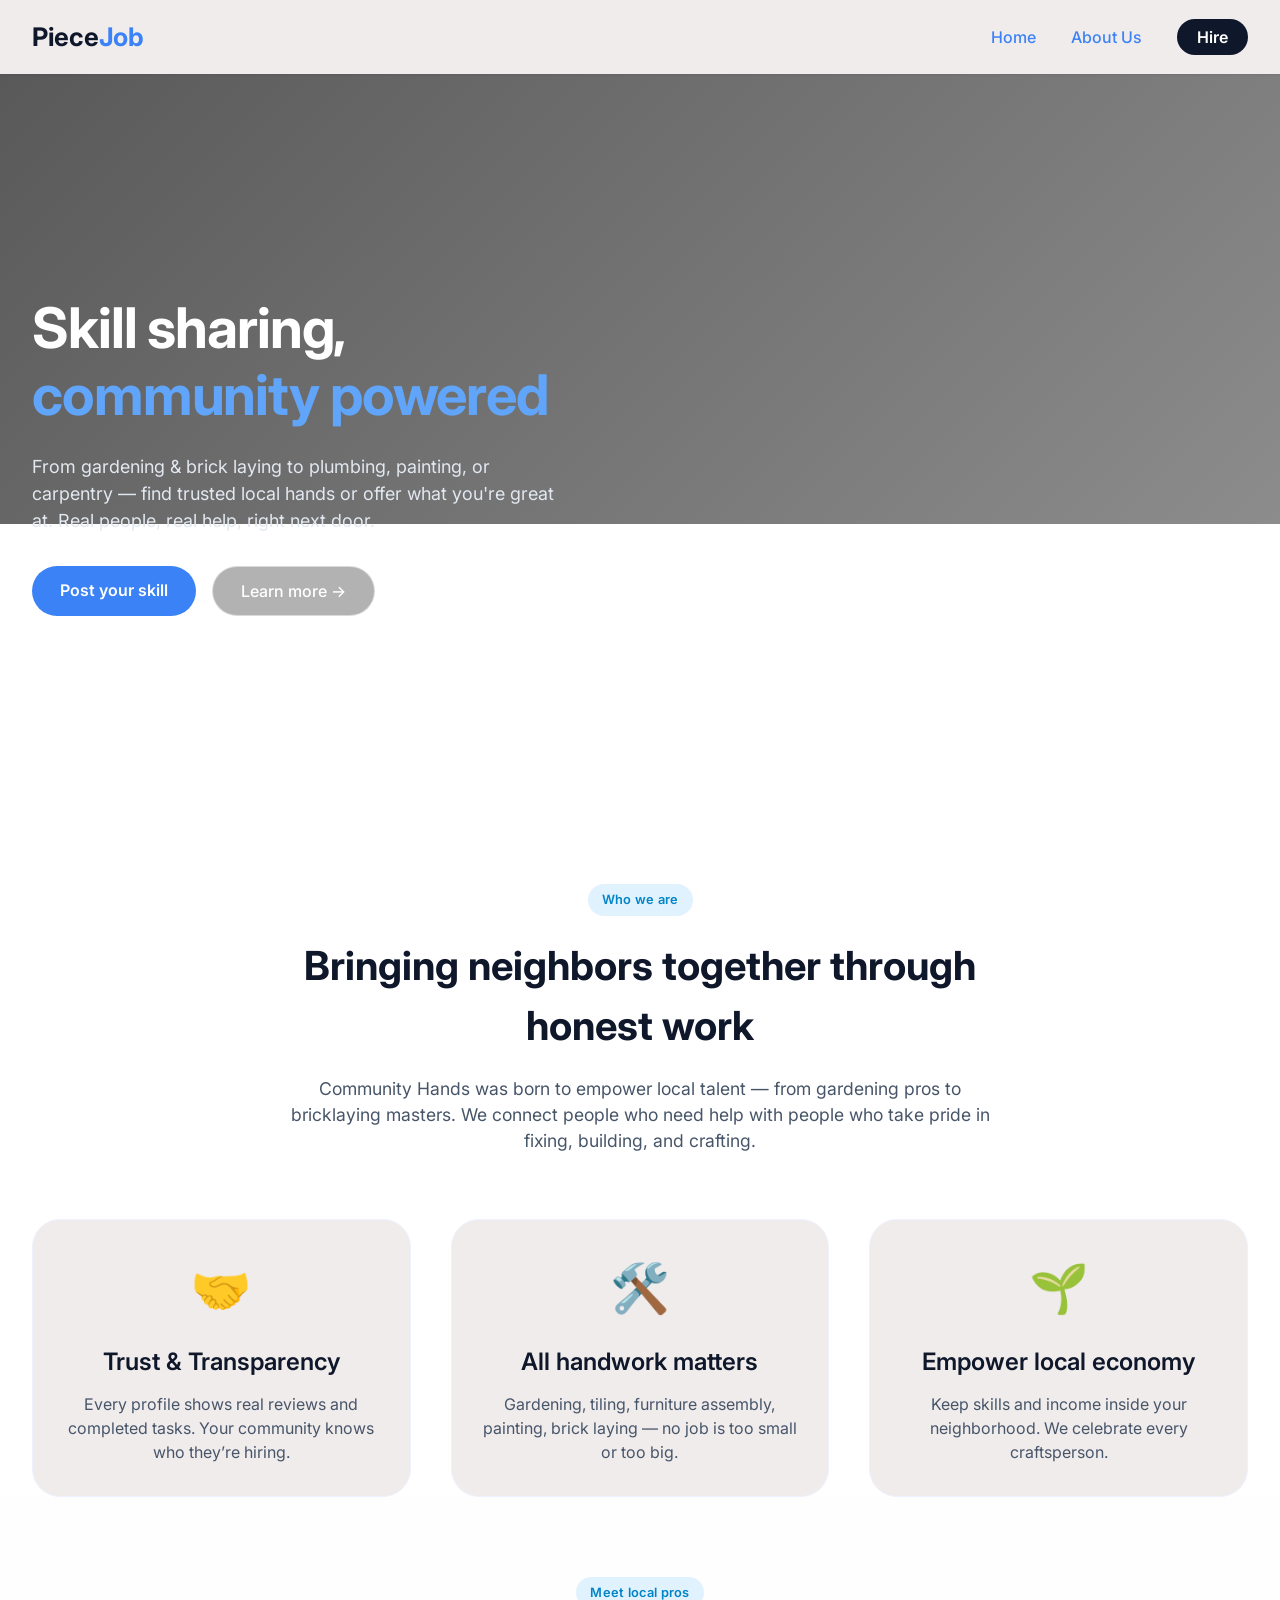
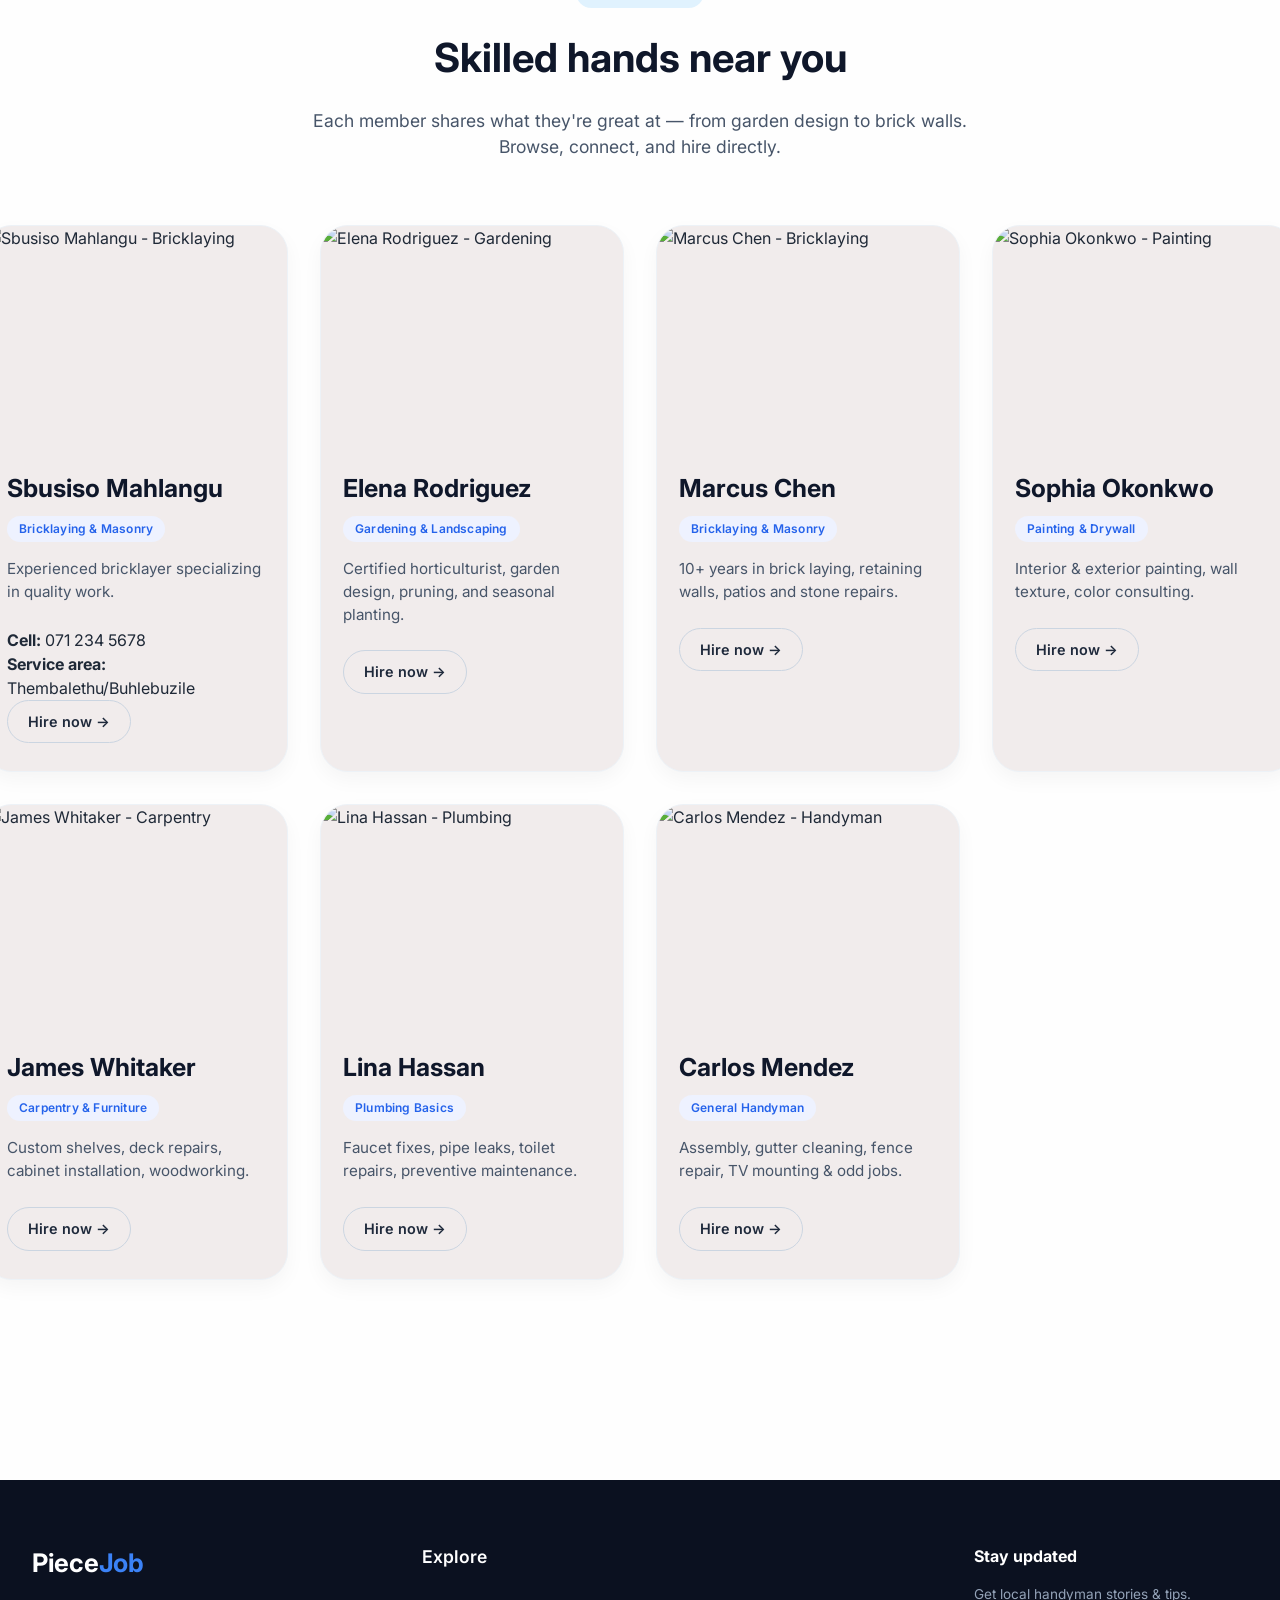
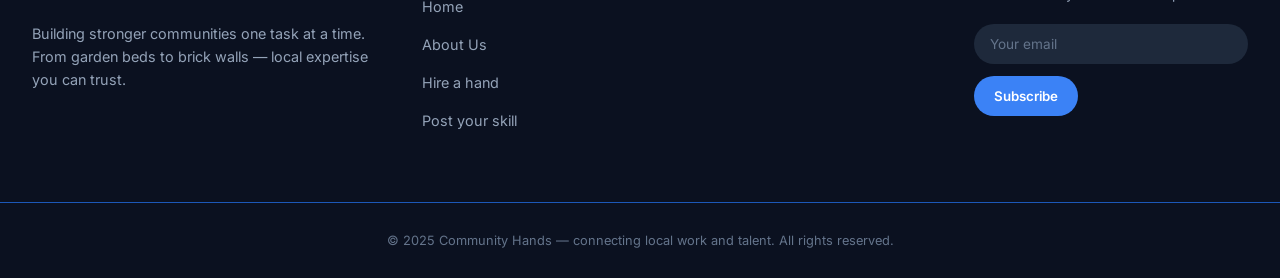
==== commit 6346efcb: "fixed the subscribe button and make all links work." ====
--- a/index.html
+++ b/index.html
@@ -20,7 +20,7 @@
     <!-- ================= NAVBAR ================= -->
     <nav class="navbar">
       <div class="container nav-container">
-        <a href="#" class="logo">Piece<span>Job</span></a>
+        <a href="#home" class="logo">Piece<span>Job</span></a>
 
         <ul class="nav-links">
           <li><a href="#home" class="nav-item">Home</a></li>
@@ -110,8 +110,6 @@
 
     <section id="hire" class="workers">
       <div class="container">
-        <!-- ================= WORKERS CARDS SECTION (HIRE / SKILLS) ================= -->
-
         <section id="hire" class="workers">
           <div class="container">
             <div class="section-header">
@@ -301,7 +299,7 @@
             <li><a href="#home">Home</a></li>
             <li><a href="#about">About Us</a></li>
             <li><a href="#hire">Hire a hand</a></li>
-            <li><a href="#">Post your skill</a></li>
+            <li><a href="./pages/form.html">Post your skill</a></li>
           </ul>
         </div>
         <div class="footer-links"></div>
--- a/styles.css
+++ b/styles.css
@@ -93,30 +93,25 @@
   transition: all 0.2s;
 }
 
-.hire-btn-nav:hover {
+/* .hire-btn-nav:hover {
   background: #3b82f6;
   color: white;
-}
+} */
 
 /* Active state for Hire button */
-.hire-btn-nav:active {
+
+/* .hire-btn-nav:focus {
   background: #3b82f6;
   color: white;
-  transform: scale(0.97);
-}
-
-.hire-btn-nav:focus {
-  background: #3b82f6;
-  color: white;
   outline: none;
-}
-
-/* ========== HERO SECTION WITH 3-SECOND VIDEO BACKGROUND ========== */
+} */
+
+/* ========== HERO SECTION  ========== */
 .hero {
   position: relative;
   overflow: hidden;
-  height: 450px;
-  /* min-height: 100vh; */
+  height: 400px;
+  min-height: 90vh;
   display: flex;
   align-items: center;
 }
@@ -126,7 +121,7 @@
   top: 0;
   left: 0;
   width: 100%;
-  height: 100%;
+  height: 450px;
   z-index: 0;
 }
 
@@ -251,7 +246,7 @@
 
 /* ========== ABOUT SECTION ========== */
 .about {
-  padding: 96px 0;
+  padding: 0px 0;
   background: #ffffff;
 }
 
@@ -327,7 +322,7 @@
 
 /* ========== WORKERS CARDS SECTION ========== */
 .workers {
-  padding: 80px 0 100px 0;
+  padding: 40px 0 100px 0;
   background: #fefefe;
 }
 
@@ -529,7 +524,6 @@
 }
 
 .newsletter-form button {
-  height: 0px;
   background: #3b82f6;
   border: none;
   padding: 0 20px;
@@ -539,14 +533,14 @@
   cursor: pointer;
   transition: background 0.2s;
   font-family: inherit;
-}
-
+  height: 40px;
+}
 .newsletter-form button:hover {
   background: #2563eb;
 }
 
 .footer-bottom {
-  border-top: 1px solid #1e293b;
+  border-top: 1px solid #1c58b9;
   padding: 28px 0;
   text-align: center;
   font-size: 0.8rem;
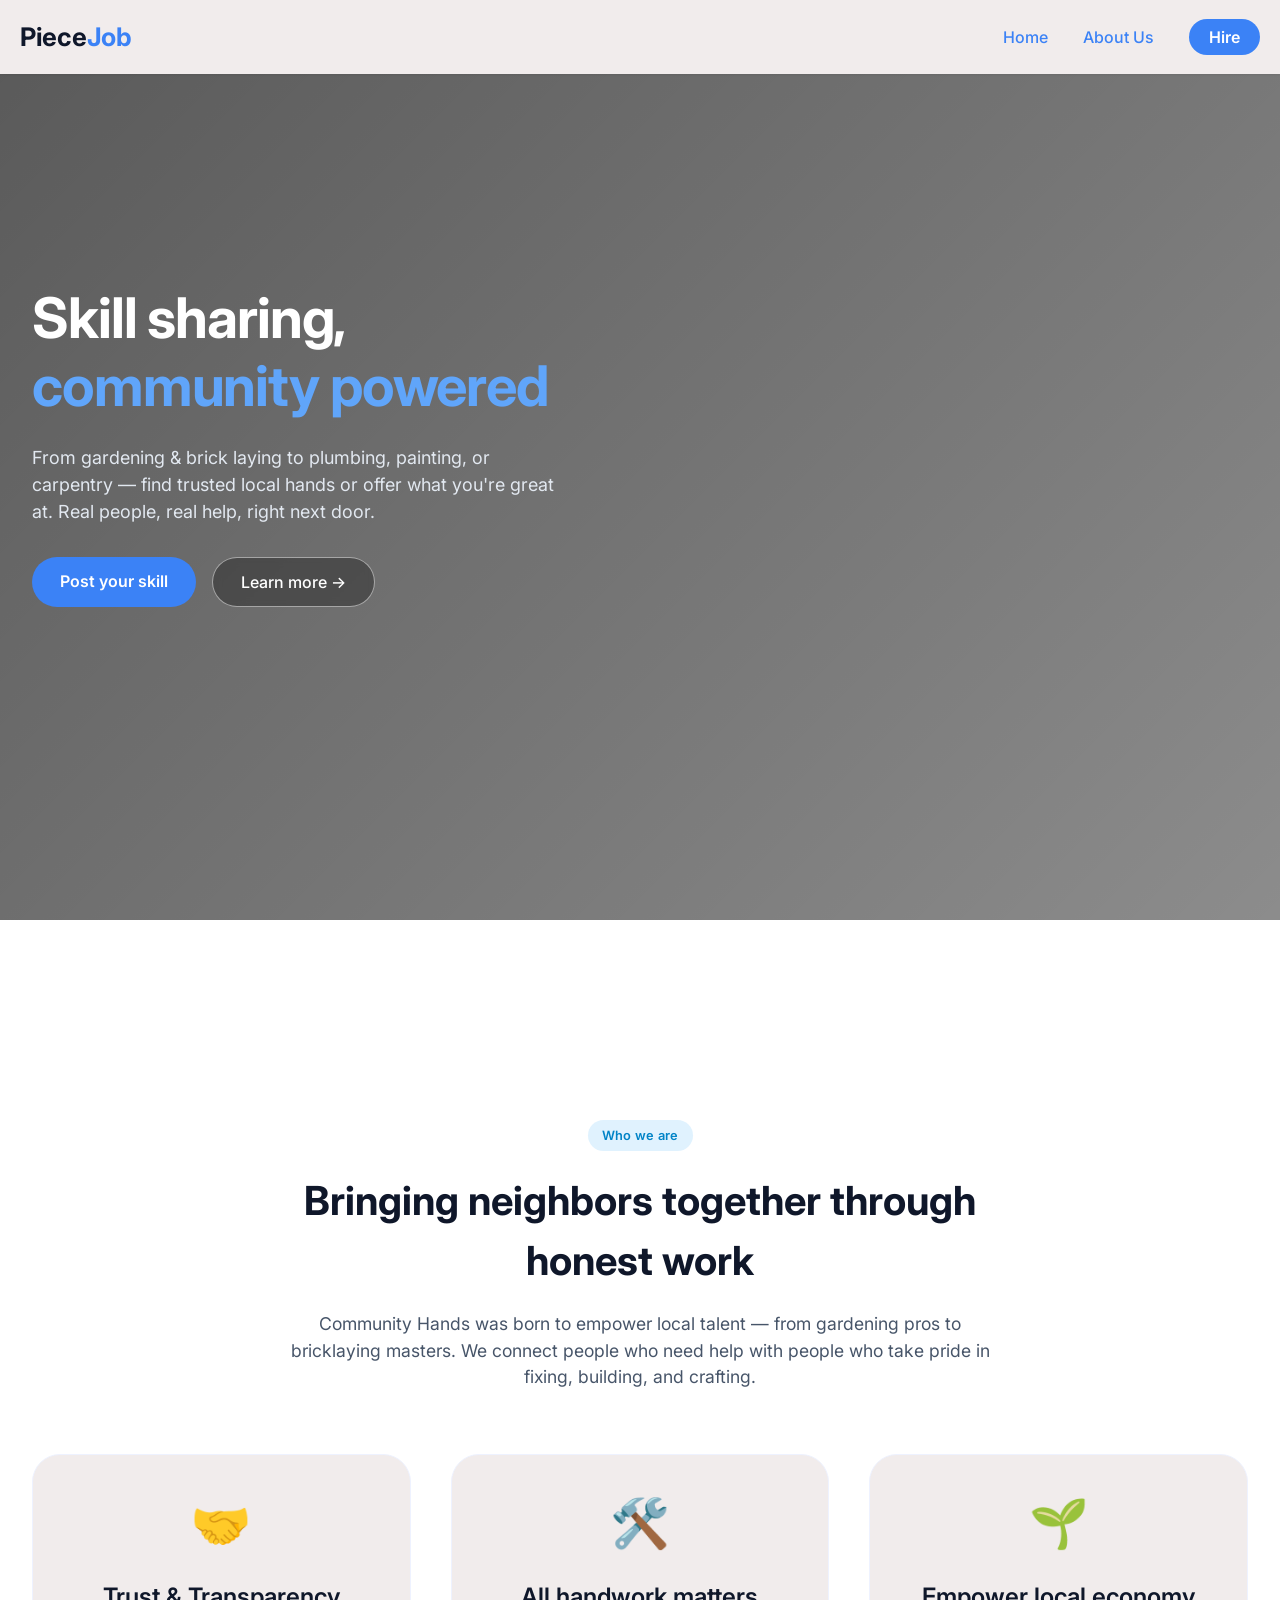
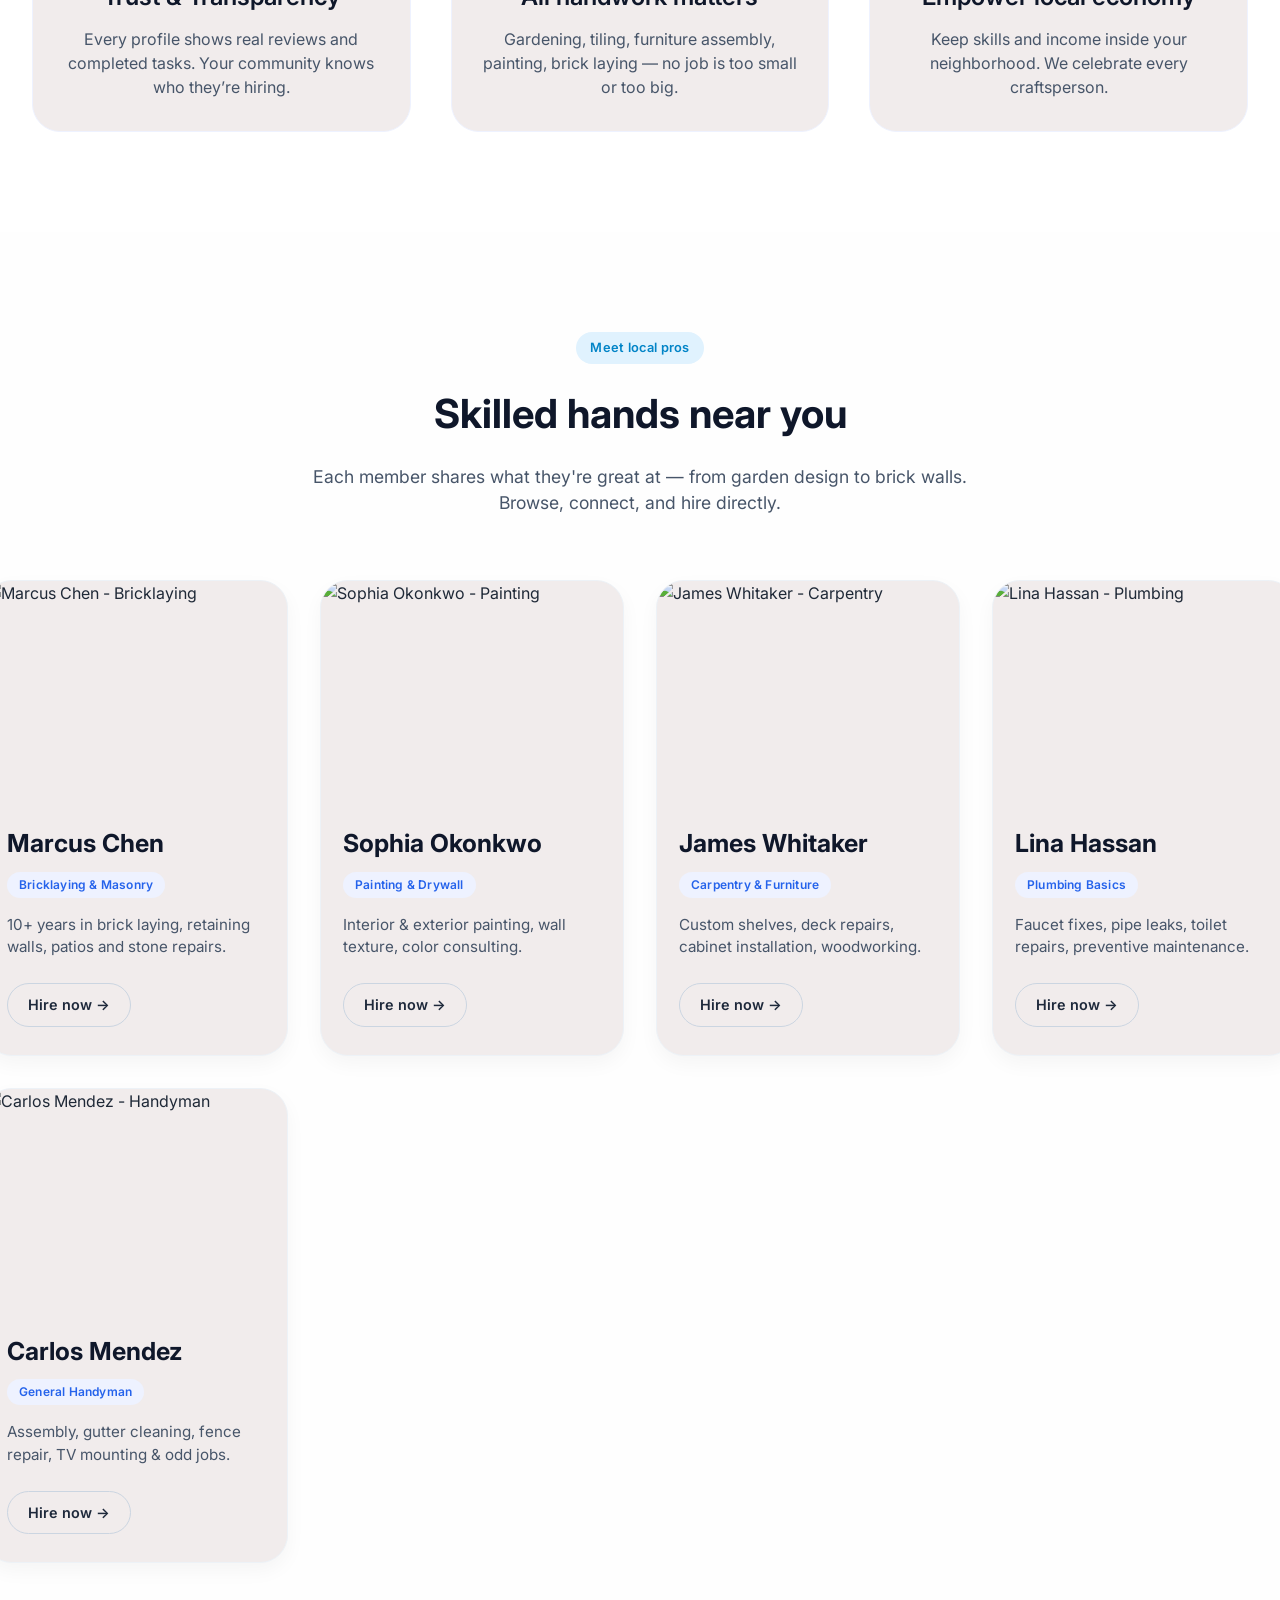
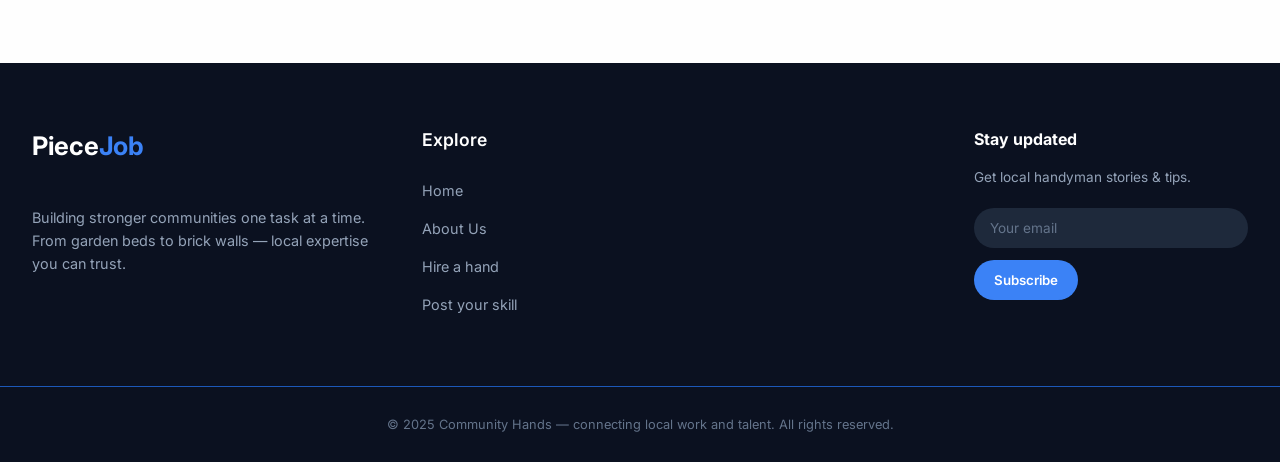
==== commit 628b3890: "Added a favicon and fixed alignments on the navbar." ====
--- a/index.html
+++ b/index.html
@@ -7,6 +7,12 @@
       content="width=device-width, initial-scale=1.0, user-scalable=yes"
     />
     <title>Piece job</title>
+
+    <link
+      rel="shortcut icon"
+      href="./assets/images/favicon.png"
+      type="image/x-icon"
+    />
 
     <!-- Google Fonts -->
     <link
@@ -126,53 +132,6 @@
               <div class="worker-card">
                 <div class="card-img">
                   <img
-                    src="https://placehold.co/400x300/92400e/fef3c7?text=🧱+Sbusiso"
-                    alt="Sbusiso Mahlangu - Bricklaying"
-                  />
-                </div>
-                <div class="card-content">
-                  <h3>Sbusiso Mahlangu</h3>
-                  <span class="worker-tag">Bricklaying & Masonry</span>
-                  <p class="worker-desc">
-                    Experienced bricklayer specializing in quality work.
-                  </p>
-                  <p><strong>Cell:</strong> 071 234 5678</p>
-                  <p><strong>Service area:</strong> Thembalethu/Buhlebuzile</p>
-                  <div class="card-footer">
-                    <a href="./pages/worker_details.html" class="hire-skill-btn"
-                      >Hire now →</a
-                    >
-                  </div>
-                </div>
-              </div>
-
-              <!-- Card 2 - Elena Rodriguez (Gardening) -->
-
-              <div class="worker-card">
-                <div class="card-img">
-                  <img
-                    src="https://placehold.co/400x300/2b6e4f/eef4ff?text=🌿+Elena"
-                    alt="Elena Rodriguez - Gardening"
-                  />
-                </div>
-                <div class="card-content">
-                  <h3>Elena Rodriguez</h3>
-                  <span class="worker-tag">Gardening & Landscaping</span>
-                  <p class="worker-desc">
-                    Certified horticulturist, garden design, pruning, and
-                    seasonal planting.
-                  </p>
-                  <div class="card-footer">
-                    <a href="#" class="hire-skill-btn">Hire now →</a>
-                  </div>
-                </div>
-              </div>
-
-              <!-- Card 3 - Marcus Chen (Bricklaying) -->
-
-              <div class="worker-card">
-                <div class="card-img">
-                  <img
                     src="https://placehold.co/400x300/92400e/fef3c7?text=🧱+Marcus"
                     alt="Marcus Chen - Bricklaying"
                   />
@@ -190,7 +149,7 @@
                 </div>
               </div>
 
-              <!-- Card 4 - Sophia Okonkwo (Painting) -->
+              <!-- Card 2 - Sophia Okonkwo (Painting) -->
 
               <div class="worker-card">
                 <div class="card-img">
@@ -212,7 +171,7 @@
                 </div>
               </div>
 
-              <!-- Card 5 - James Whitaker (Carpentry) -->
+              <!-- Card 3 - James Whitaker (Carpentry) -->
 
               <div class="worker-card">
                 <div class="card-img">
@@ -234,7 +193,7 @@
                 </div>
               </div>
 
-              <!-- Card 6 - Lina Hassan (Plumbing) -->
+              <!-- Card 4 - Lina Hassan (Plumbing) -->
               <div class="worker-card">
                 <div class="card-img">
                   <img
@@ -255,7 +214,7 @@
                 </div>
               </div>
 
-              <!-- Card 7 - Carlos Mendez (General Handyman) -->
+              <!-- Card 5 - Carlos Mendez (General Handyman) -->
 
               <div class="worker-card">
                 <div class="card-img">
--- a/styles.css
+++ b/styles.css
@@ -14,7 +14,7 @@
 }
 
 .container {
-  max-width: 1280px;
+  /* max-width: 1280px; */
   margin: 0 auto;
   padding: 0 32px;
 }
@@ -25,17 +25,20 @@
   box-shadow:
     0 1px 3px rgba(0, 0, 0, 0.05),
     0 1px 2px rgba(0, 0, 0, 0.03);
-  position: sticky;
+  position: fixed;
   top: 0;
   z-index: 100;
   backdrop-filter: blur(8px);
+  width: 100%;
 }
 
 .nav-container {
   display: flex;
   justify-content: space-between;
   align-items: center;
-  padding: 18px 32px;
+  padding: 18px 20px;
+  margin: 0;
+  width: 100%;
 }
 
 .logo {
@@ -68,50 +71,48 @@
 }
 
 .nav-item:hover {
+  border-bottom: 2px solid #3b82f6;
+  color: #3b82f6;
+  padding: 5px 8px 5px 8px;
+  border-radius: 40px;
+  font-weight: 600;
+  transition: all 0.2s;
+}
+
+.nav-item:active {
+  border-bottom: 2px solid #3b82f6;
+  color: #3b82f6;
+  padding: 5px 8px 5px 8px;
+  border-radius: 40px;
+  font-weight: 600;
+  transition: all 0.2s;
+}
+
+.hire-btn-nav {
   background: #3b82f6;
   color: white;
-  padding: 8px;
-  border-radius: 40px;
-  /* font-weight: 600; */
+  padding: 8px 20px;
+  border-radius: 40px;
+  font-weight: 600;
   transition: all 0.2s;
 }
 
-.nav-item:focus {
+.hire-btn-nav:hover {
   background: #3b82f6;
   color: white;
-  padding: 8px;
-  border-radius: 40px;
+  padding: 8px 20px;
+  border-radius: 40px;
+  font-weight: 600;
   transition: all 0.2s;
 }
-
-.hire-btn-nav {
-  background: #0f172a;
-  color: white;
-  padding: 8px 20px;
-  border-radius: 40px;
-  font-weight: 600;
-  transition: all 0.2s;
-}
-
-/* .hire-btn-nav:hover {
-  background: #3b82f6;
-  color: white;
-} */
-
-/* Active state for Hire button */
-
-/* .hire-btn-nav:focus {
-  background: #3b82f6;
-  color: white;
-  outline: none;
-} */
 
 /* ========== HERO SECTION  ========== */
 .hero {
+  margin: 20px 0 100px 0;
   position: relative;
   overflow: hidden;
-  height: 400px;
-  min-height: 90vh;
+  height: 100%;
+  min-height: 100vh;
   display: flex;
   align-items: center;
 }
@@ -121,7 +122,7 @@
   top: 0;
   left: 0;
   width: 100%;
-  height: 450px;
+  height: 100vh;
   z-index: 0;
 }
 
@@ -246,7 +247,7 @@
 
 /* ========== ABOUT SECTION ========== */
 .about {
-  padding: 0px 0;
+  padding: 100px 0;
   background: #ffffff;
 }
 
@@ -322,7 +323,7 @@
 
 /* ========== WORKERS CARDS SECTION ========== */
 .workers {
-  padding: 40px 0 100px 0;
+  padding: 50px 0px;
   background: #fefefe;
 }
 
@@ -548,6 +549,7 @@
 }
 
 /* ========== RESPONSIVE ========== */
+
 @media (max-width: 1024px) {
   .hero .hero-grid {
     grid-template-columns: 1fr;
@@ -557,9 +559,11 @@
   .hero-content p {
     max-width: 100%;
   }
-  .hero-stats {
-    justify-content: center;
-  }
+
+  .hero {
+    margin-top: 100px;
+  }
+
   .hero-buttons {
     justify-content: center;
   }
@@ -586,6 +590,10 @@
     flex-wrap: wrap;
     justify-content: center;
   }
+
+  .hero {
+    margin-top: 100px;
+  }
   .hero-content h1 {
     font-size: 2.4rem;
   }
